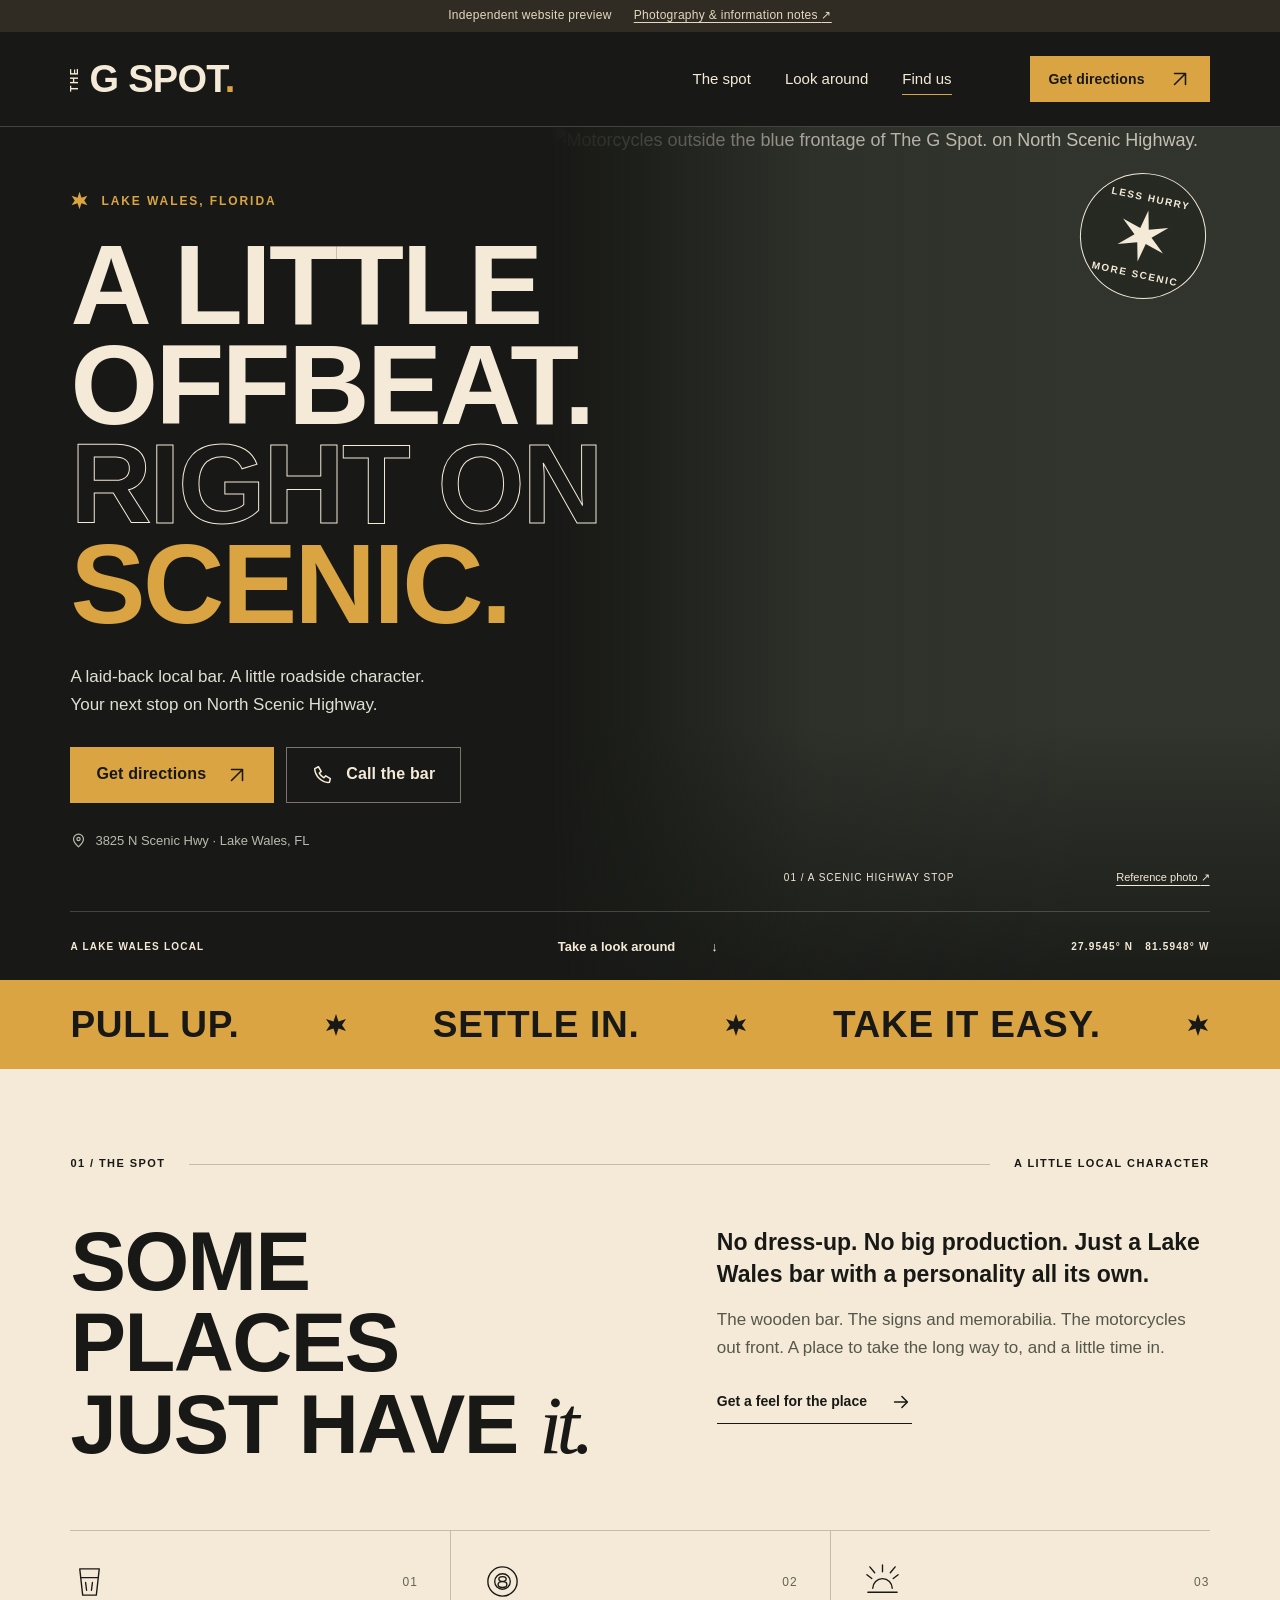
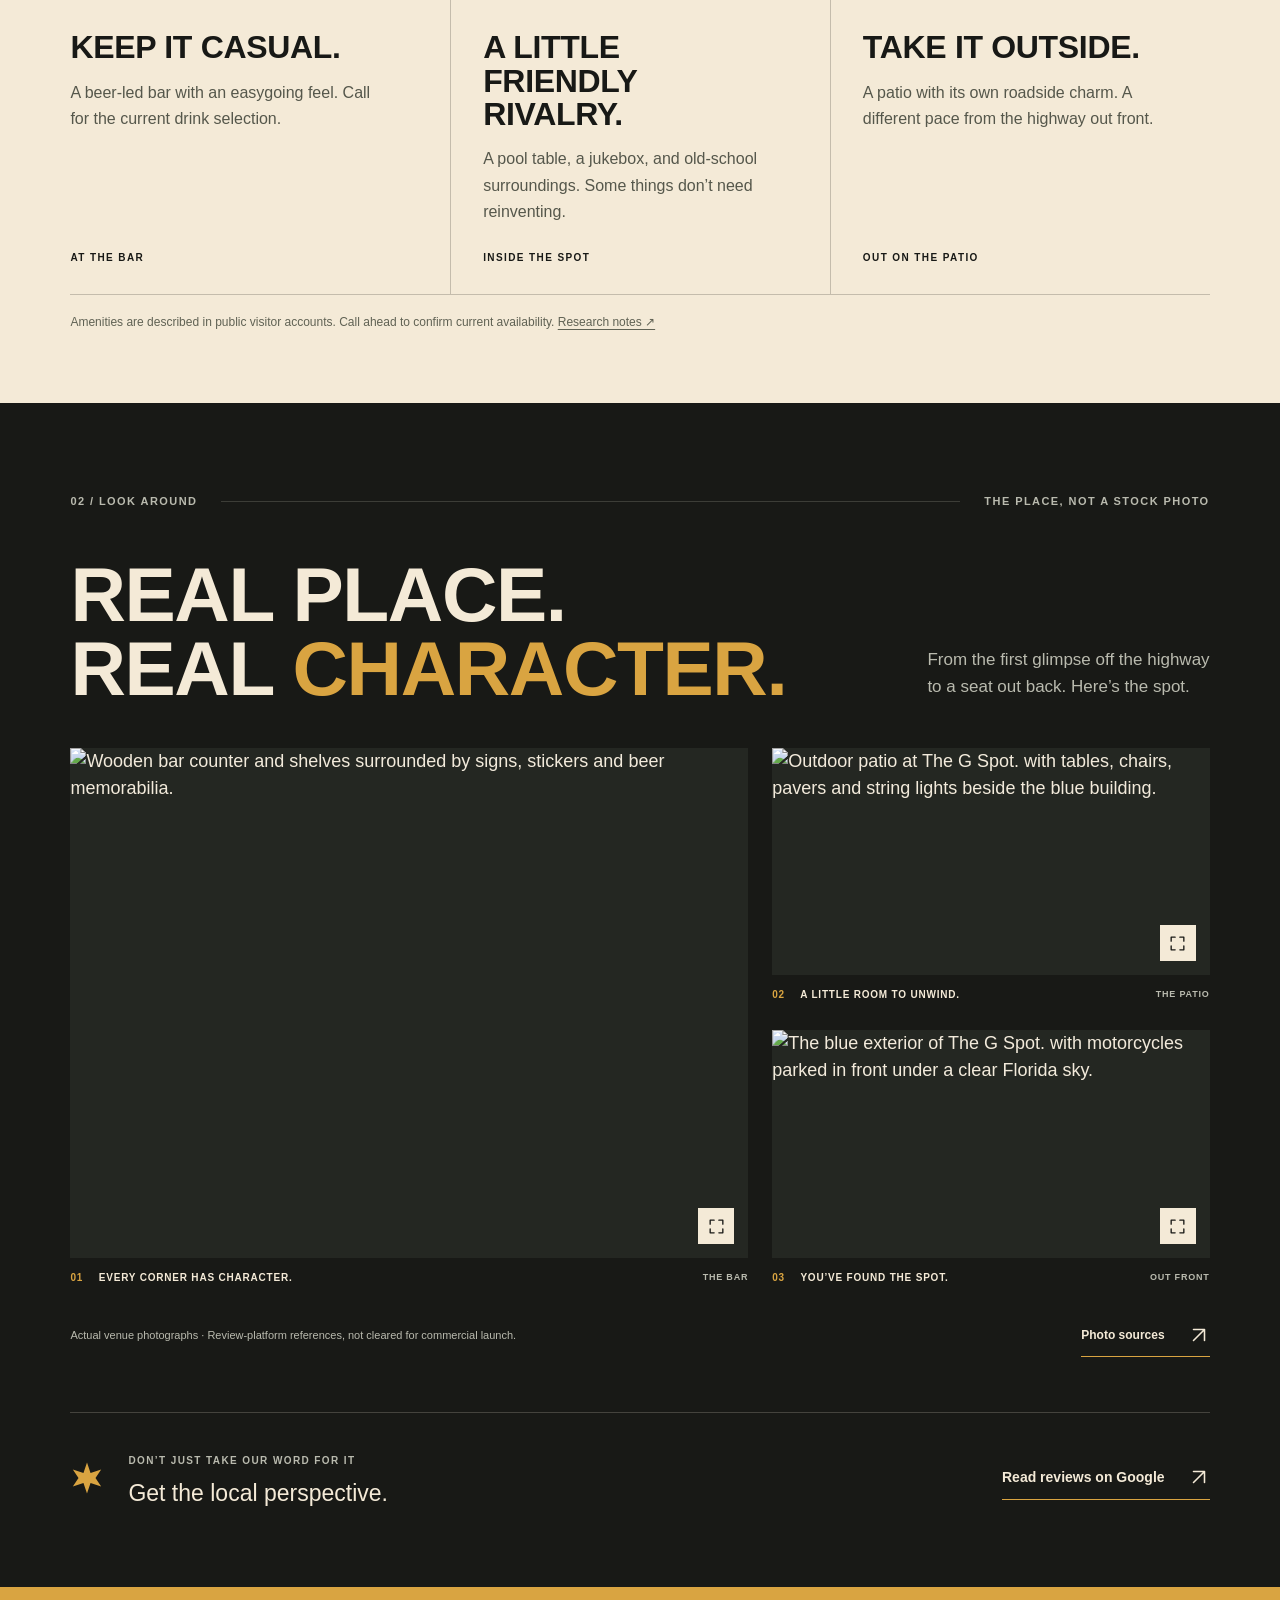
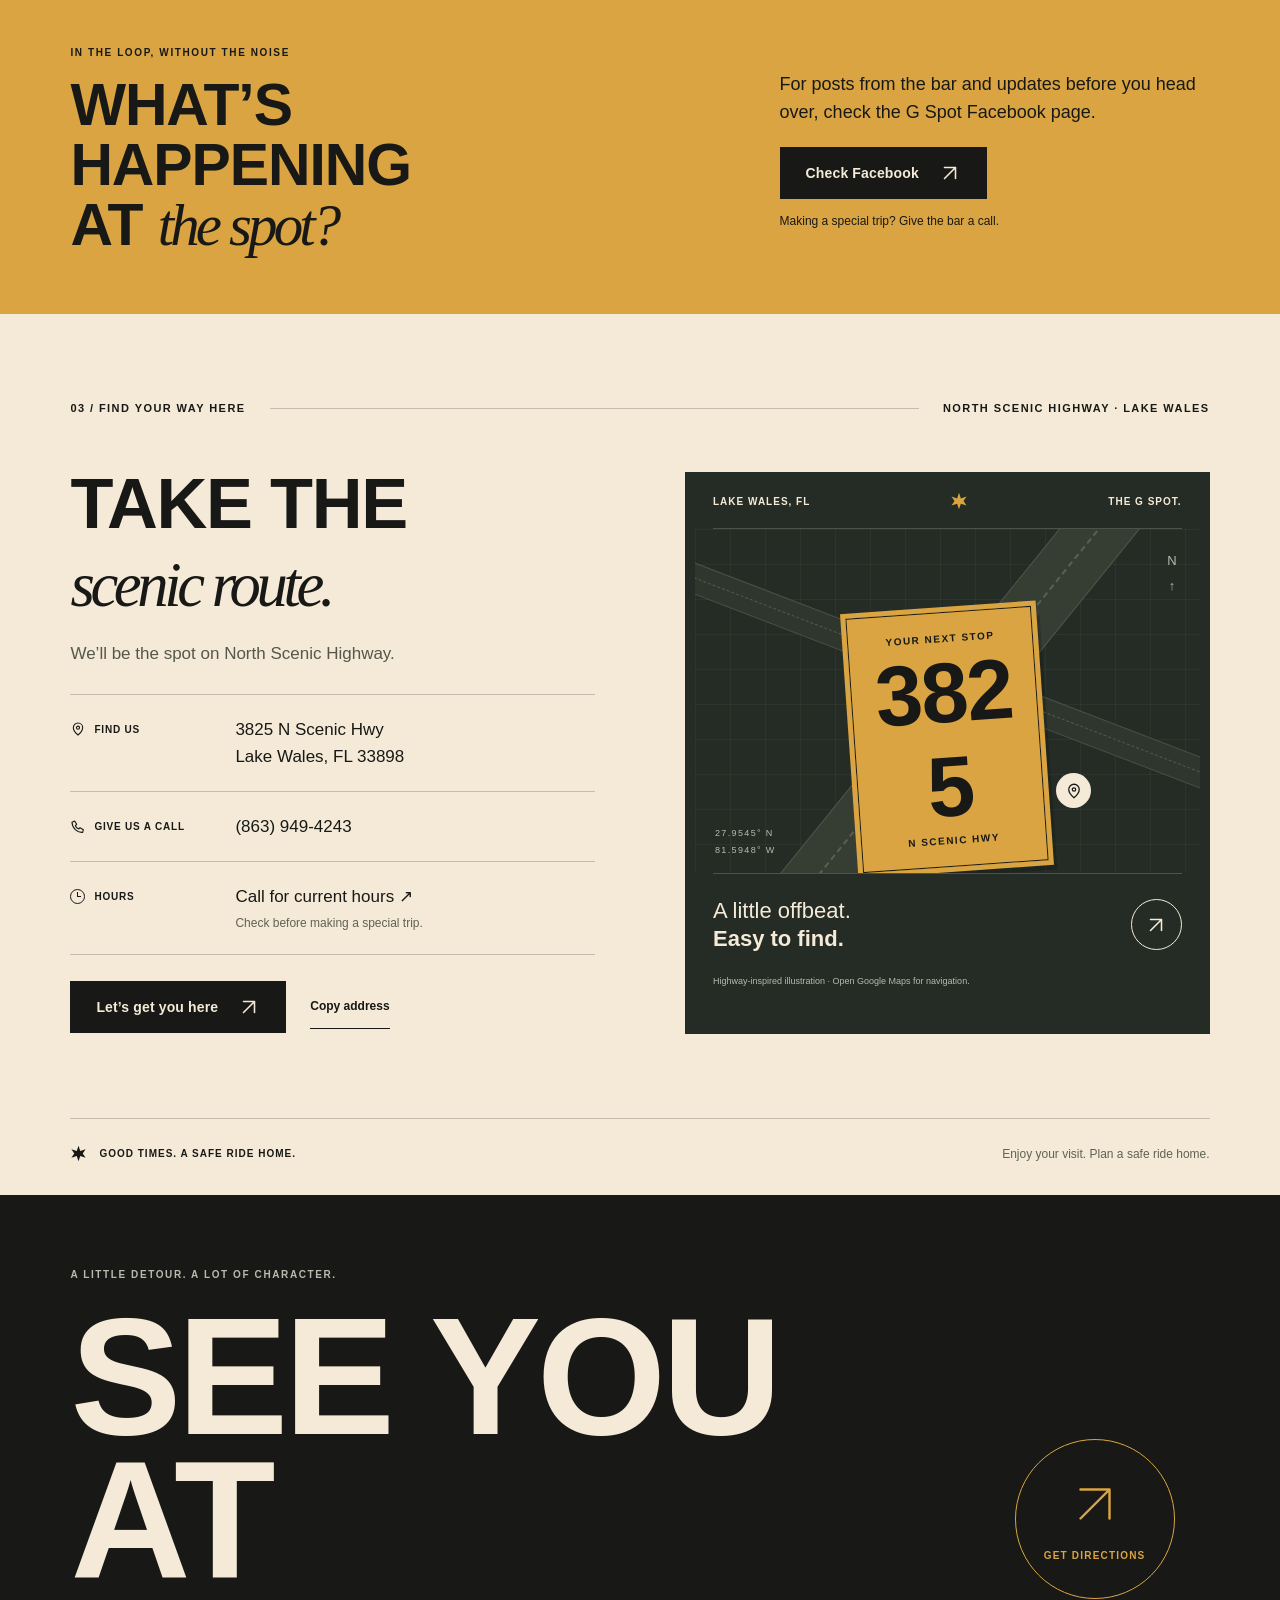
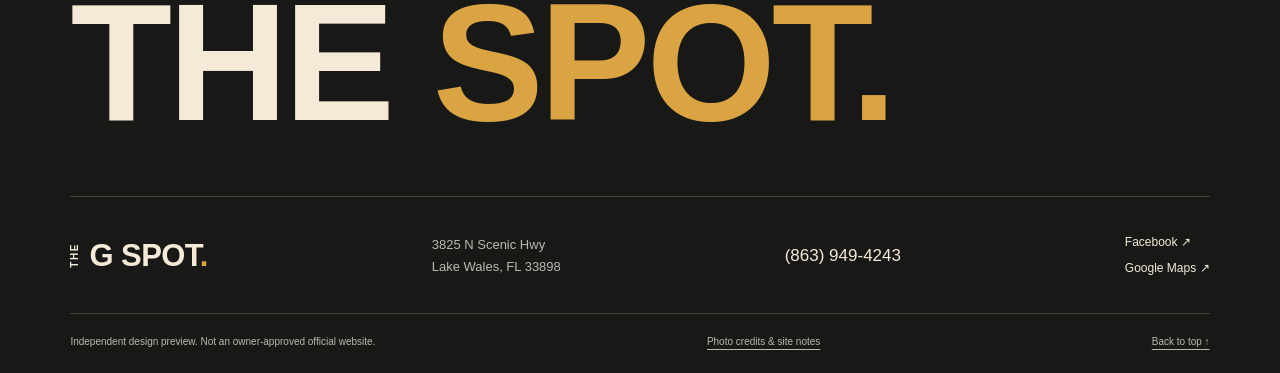
==== site/index.html @ 1ca86477 "feat: build photo-led G Spot website with documented plan and verified preview pipeline" ====
<!doctype html>
<html lang="en">
<head>
  <meta charset="utf-8">
  <meta name="viewport" content="width=device-width, initial-scale=1, viewport-fit=cover">
  <meta name="theme-color" content="#181916">
  <meta name="description" content="Find The G Spot. at 3825 N Scenic Hwy in Lake Wales, Florida. Take a look around, get directions, and call for current hours. Independent website preview.">
  <meta name="robots" content="noindex, nofollow">
  <title>The G Spot. | Lake Wales Bar on Scenic Highway — Preview</title>
  <link rel="canonical" href="https://prithiraj.github.io/the-g-spot/">
  <link rel="icon" href="./assets/favicon.svg" type="image/svg+xml">
  <link rel="preload" href="./assets/fonts/barlow-condensed.woff2" as="font" type="font/woff2" crossorigin>
  <link rel="preload" href="./assets/fonts/source-sans.woff2" as="font" type="font/woff2" crossorigin>
  <link rel="stylesheet" href="./assets/styles.css">
  <meta property="og:type" content="website">
  <meta property="og:locale" content="en_US">
  <meta property="og:title" content="The G Spot. — A little offbeat. Right on Scenic.">
  <meta property="og:description" content="A photo-led introduction to a Lake Wales local. Explore this independent website design preview.">
  <meta property="og:url" content="https://prithiraj.github.io/the-g-spot/">
  <meta property="og:image" content="https://prithiraj.github.io/the-g-spot/assets/social-card.png">
  <meta property="og:image:width" content="1200">
  <meta property="og:image:height" content="630">
  <meta property="og:image:alt" content="The G Spot. A little offbeat. Right on Scenic. Lake Wales, Florida. Website design preview.">
  <meta name="twitter:card" content="summary_large_image">
  <script type="application/ld+json">{"@context":"https://schema.org","@graph":[{"@type":"WebPage","@id":"https://prithiraj.github.io/the-g-spot/#webpage","url":"https://prithiraj.github.io/the-g-spot/","name":"The G Spot. — independent website design preview","description":"An independent design preview about The G Spot. in Lake Wales, not an owner-approved official website.","about":{"@id":"https://prithiraj.github.io/the-g-spot/#business"}},{"@type":"BarOrPub","@id":"https://prithiraj.github.io/the-g-spot/#business","name":"The G Spot.","telephone":"+18639494243","address":{"@type":"PostalAddress","streetAddress":"3825 N Scenic Hwy","addressLocality":"Lake Wales","addressRegion":"FL","postalCode":"33898","addressCountry":"US"},"geo":{"@type":"GeoCoordinates","latitude":27.9545088,"longitude":-81.5948348},"hasMap":"https://www.google.com/maps?cid=15333226656904437579"}]}</script>
  <script src="./assets/app.js" defer></script>
</head>
<body>
  <a class="skip-link" href="#main">Skip to content</a>
  <svg class="icon-defs" xmlns="http://www.w3.org/2000/svg" aria-hidden="true"><defs>
    <symbol id="i-arrow" viewBox="0 0 24 24"><path d="M5 12h14M13 6l6 6-6 6"/></symbol>
    <symbol id="i-up-right" viewBox="0 0 24 24"><path d="M6 18 18 6M6 6h12v12"/></symbol>
    <symbol id="i-pin" viewBox="0 0 24 24"><path d="M19 10c0 5-7 11-7 11S5 15 5 10a7 7 0 1 1 14 0Z"/><circle cx="12" cy="10" r="2.3"/></symbol>
    <symbol id="i-phone" viewBox="0 0 24 24"><path d="m7 3 3 5-2 2c1.1 2.3 2.8 4 5 5l2-2 5 3-1 4c-8 1-16-7-16-15l4-2Z"/></symbol>
    <symbol id="i-star" viewBox="0 0 24 24"><path d="m12 1 2.5 7.5L22 6l-4 6 4 6-7.5-2.5L12 23l-2.5-7.5L2 18l4-6-4-6 7.5 2.5Z" fill="currentColor" stroke="none"/></symbol>
    <symbol id="i-close" viewBox="0 0 24 24"><path d="m6 6 12 12M18 6 6 18"/></symbol>
    <symbol id="i-expand" viewBox="0 0 24 24"><path d="M9 4H4v5m11-5h5v5M4 15v5h5m11-5v5h-5"/></symbol>
    <symbol id="i-glass" viewBox="0 0 40 40"><path d="m10 7 3 27h14l3-27H10Zm2 9h16M16 21l1 8m6-8-1 8"/></symbol>
    <symbol id="i-pool" viewBox="0 0 40 40"><circle cx="20" cy="20" r="15"/><circle cx="20" cy="20" r="8"/><path d="M20 15c-5 0-5 5 0 5s5-5 0-5Zm0 5c-6 0-6 6 0 6s6-6 0-6Z"/></symbol>
    <symbol id="i-sun" viewBox="0 0 40 40"><path d="M5 31h30M10 27a10 10 0 0 1 20 0M20 3v7M4 13l5 4m27-4-5 4M7 5l5 6m21-6-5 6"/></symbol>
  </defs></svg>
  <aside class="preview-note" aria-label="Website status"><span>Independent website preview</span><a href="./credits.html">Photography &amp; information notes <span aria-hidden="true">↗</span></a></aside>
  <header class="site-header">
    <div class="container header-inner">
      <a href="#top" class="wordmark" aria-label="The G Spot. — back to top"><span class="wordmark-the">THE</span><span>G SPOT<span class="period">.</span></span></a>
      <nav class="main-nav" aria-label="Main navigation"><a href="#the-spot">The spot</a><a href="#gallery">Look around</a><a href="#visit">Find us</a></nav>
      <a class="button button-small header-cta" href="https://www.google.com/maps/dir/?api=1&amp;destination=The+G+Spot.%2C+3825+N+Scenic+Hwy%2C+Lake+Wales%2C+FL+33898">Get directions <svg class="icon" aria-hidden="true"><use href="#i-up-right"/></svg></a>
    </div>
  </header>
  <main id="main">
    <section class="hero" id="top" aria-labelledby="hero-title">
      <div class="hero-media">
        <picture><source type="image/webp" srcset="./assets/images/frontage-800.webp 800w, ./assets/images/frontage-1200.webp 1200w, ./assets/images/frontage-1600.webp 1600w" sizes="(min-width: 900px) 62vw, 100vw"><img class="hero-image" src="./assets/images/frontage-1200.jpg" width="1918" height="1080" alt="Motorcycles outside the blue frontage of The G Spot. on North Scenic Highway." fetchpriority="high" decoding="async"></picture>
        <div class="hero-photo-label"><span>01 / A SCENIC HIGHWAY STOP</span><a href="./credits.html#photography">Reference photo <span aria-hidden="true">↗</span></a></div>
      </div>
      <div class="container hero-inner">
        <div class="hero-copy">
          <p class="eyebrow"><svg class="icon" aria-hidden="true"><use href="#i-star"/></svg> Lake Wales, Florida</p>
          <h1 id="hero-title"><span class="sr-only">The G Spot. </span>A LITTLE<br>OFFBEAT.<br><span class="outline-type">RIGHT ON</span><br><span class="amber-type">SCENIC.</span></h1>
          <p class="hero-description">A laid-back local bar. A little roadside character.<br class="desktop-break"> Your next stop on North Scenic Highway.</p>
          <div class="hero-actions"><a class="button" href="https://www.google.com/maps/dir/?api=1&amp;destination=The+G+Spot.%2C+3825+N+Scenic+Hwy%2C+Lake+Wales%2C+FL+33898">Get directions <svg class="icon" aria-hidden="true"><use href="#i-up-right"/></svg></a><a class="button button-outline" href="tel:+18639494243"><svg class="icon" aria-hidden="true"><use href="#i-phone"/></svg> Call the bar</a></div>
          <a class="hero-address" href="#visit"><svg class="icon" aria-hidden="true"><use href="#i-pin"/></svg> 3825 N Scenic Hwy · Lake Wales, FL</a>
        </div>
        <div class="scenic-stamp" aria-hidden="true"><span>LESS HURRY</span><svg viewBox="0 0 80 80"><path d="m40 4 6 26 26-8-20 18 20 18-26-8-6 26-6-26-26 8 20-18L8 22l26 8Z" fill="currentColor"/></svg><span>MORE SCENIC</span></div>
      </div>
      <div class="hero-bottom container"><span>A LAKE WALES LOCAL</span><a href="#the-spot">Take a look around <span aria-hidden="true">↓</span></a><span>27.9545° N &nbsp; 81.5948° W</span></div>
    </section>
    <div class="welcome-strip" aria-hidden="true"><div class="container"><span>PULL UP.</span><svg class="icon"><use href="#i-star"/></svg><span>SETTLE IN.</span><svg class="icon"><use href="#i-star"/></svg><span>TAKE IT EASY.</span><svg class="icon strip-last-star"><use href="#i-star"/></svg></div></div>
    <section class="intro paper-section" id="the-spot" aria-labelledby="intro-title">
      <div class="container">
        <div class="section-index"><span>01 / THE SPOT</span><span>A LITTLE LOCAL CHARACTER</span></div>
        <div class="intro-heading"><h2 id="intro-title">SOME PLACES<br>JUST HAVE <span class="serif-word">it.</span></h2><div class="intro-description"><p>No dress-up. No big production. Just a Lake Wales bar with a personality all its own.</p><p>The wooden bar. The signs and memorabilia. The motorcycles out front. A place to take the long way to, and a little time in.</p><a class="text-link text-link-dark" href="#gallery">Get a feel for the place <svg class="icon" aria-hidden="true"><use href="#i-arrow"/></svg></a></div></div>
        <div class="experience-grid">
          <article class="experience"><div class="experience-top"><svg class="feature-icon" aria-hidden="true"><use href="#i-glass"/></svg><span>01</span></div><h3>KEEP IT CASUAL.</h3><p>A beer-led bar with an easygoing feel. Call for the current drink selection.</p><span class="micro-label">AT THE BAR</span></article>
          <article class="experience"><div class="experience-top"><svg class="feature-icon" aria-hidden="true"><use href="#i-pool"/></svg><span>02</span></div><h3>A LITTLE FRIENDLY RIVALRY.</h3><p>A pool table, a jukebox, and old-school surroundings. Some things don’t need reinventing.</p><span class="micro-label">INSIDE THE SPOT</span></article>
          <article class="experience"><div class="experience-top"><svg class="feature-icon" aria-hidden="true"><use href="#i-sun"/></svg><span>03</span></div><h3>TAKE IT OUTSIDE.</h3><p>A patio with its own roadside charm. A different pace from the highway out front.</p><span class="micro-label">OUT ON THE PATIO</span></article>
        </div>
        <p class="evidence-footnote">Amenities are described in public visitor accounts. Call ahead to confirm current availability. <a href="./credits.html#information">Research notes ↗</a></p>
      </div>
    </section>
    <section class="gallery-section" id="gallery" aria-labelledby="gallery-title">
      <div class="container">
        <div class="section-index"><span>02 / LOOK AROUND</span><span>THE PLACE, NOT A STOCK PHOTO</span></div>
        <div class="gallery-heading"><h2 id="gallery-title">REAL PLACE.<br>REAL <span class="amber-type">CHARACTER.</span></h2><p>From the first glimpse off the highway<br class="desktop-break"> to a seat out back. Here’s the spot.</p></div>
        <div class="gallery-grid">
          <figure class="photo-card photo-card-main"><a class="gallery-trigger" href="./assets/images/interior-1600.jpg" data-gallery="0" aria-label="Enlarge photograph of the bar interior"><picture><source type="image/webp" srcset="./assets/images/interior-800.webp 800w, ./assets/images/interior-1200.webp 1200w, ./assets/images/interior-1600.webp 1600w" sizes="(min-width: 900px) 62vw, 100vw"><img src="./assets/images/interior-1200.jpg" alt="Wooden bar counter and shelves surrounded by signs, stickers and beer memorabilia." width="1440" height="702" loading="lazy" decoding="async"></picture><span class="photo-expand"><svg class="icon" aria-hidden="true"><use href="#i-expand"/></svg><span class="sr-only">Enlarge photo</span></span></a><figcaption><span><span class="photo-number">01</span> EVERY CORNER HAS CHARACTER.</span><span class="photo-type">THE BAR</span></figcaption></figure>
          <figure class="photo-card"><a class="gallery-trigger" href="./assets/images/patio-1600.jpg" data-gallery="1" aria-label="Enlarge photograph of the patio"><picture><source type="image/webp" srcset="./assets/images/patio-480.webp 480w, ./assets/images/patio-800.webp 800w, ./assets/images/patio-1200.webp 1200w" sizes="(min-width: 900px) 35vw, (min-width: 600px) 50vw, 100vw"><img src="./assets/images/patio-800.jpg" alt="Outdoor patio at The G Spot. with tables, chairs, pavers and string lights beside the blue building." width="1440" height="1080" loading="lazy" decoding="async"></picture><span class="photo-expand"><svg class="icon" aria-hidden="true"><use href="#i-expand"/></svg></span></a><figcaption><span><span class="photo-number">02</span> A LITTLE ROOM TO UNWIND.</span><span class="photo-type">THE PATIO</span></figcaption></figure>
          <figure class="photo-card"><a class="gallery-trigger" href="./assets/images/frontage-1600.jpg" data-gallery="2" aria-label="Enlarge photograph of the frontage"><picture><source type="image/webp" srcset="./assets/images/frontage-480.webp 480w, ./assets/images/frontage-800.webp 800w, ./assets/images/frontage-1200.webp 1200w" sizes="(min-width: 900px) 35vw, (min-width: 600px) 50vw, 100vw"><img src="./assets/images/frontage-800.jpg" alt="The blue exterior of The G Spot. with motorcycles parked in front under a clear Florida sky." width="1918" height="1080" loading="lazy" decoding="async"></picture><span class="photo-expand"><svg class="icon" aria-hidden="true"><use href="#i-expand"/></svg></span></a><figcaption><span><span class="photo-number">03</span> YOU’VE FOUND THE SPOT.</span><span class="photo-type">OUT FRONT</span></figcaption></figure>
        </div>
        <div class="gallery-notes"><p>Actual venue photographs · Review-platform references, not cleared for commercial launch.</p><a class="text-link" href="./credits.html#photography">Photo sources <svg class="icon" aria-hidden="true"><use href="#i-up-right"/></svg></a></div>
        <div class="review-link-block"><svg class="icon review-spark" aria-hidden="true"><use href="#i-star"/></svg><div><span class="micro-label">DON’T JUST TAKE OUR WORD FOR IT</span><p>Get the local perspective.</p></div><a class="text-link" href="https://www.google.com/maps?cid=15333226656904437579">Read reviews on Google <svg class="icon" aria-hidden="true"><use href="#i-up-right"/></svg></a></div>
      </div>
    </section>
    <section class="updates-section" aria-labelledby="updates-title"><div class="container updates-inner"><div><p class="eyebrow">IN THE LOOP, WITHOUT THE NOISE</p><h2 id="updates-title">WHAT’S HAPPENING<br>AT <span class="serif-word">the spot?</span></h2></div><div class="updates-copy"><p>For posts from the bar and updates before you head over, check the G Spot Facebook page.</p><a class="button button-dark" href="https://www.facebook.com/Gspotlakewales/">Check Facebook <svg class="icon" aria-hidden="true"><use href="#i-up-right"/></svg></a><span class="updates-note">Making a special trip? Give the bar a call.</span></div></div></section>
    <section class="visit-section paper-section" id="visit" aria-labelledby="visit-title"><div class="container">
      <div class="section-index"><span>03 / FIND YOUR WAY HERE</span><span>NORTH SCENIC HIGHWAY · LAKE WALES</span></div>
      <div class="visit-grid"><div class="visit-info"><h2 id="visit-title">TAKE THE<br><span class="serif-word">scenic route.</span></h2><p class="visit-intro">We’ll be the spot on North Scenic Highway.</p><dl class="contact-details"><div><dt><svg class="icon" aria-hidden="true"><use href="#i-pin"/></svg> FIND US</dt><dd><address>3825 N Scenic Hwy<br>Lake Wales, FL 33898</address></dd></div><div><dt><svg class="icon" aria-hidden="true"><use href="#i-phone"/></svg> GIVE US A CALL</dt><dd><a href="tel:+18639494243">(863) 949-4243</a></dd></div><div><dt><span class="clock-icon" aria-hidden="true"></span> HOURS</dt><dd><a href="tel:+18639494243">Call for current hours <span aria-hidden="true">↗</span></a><span class="detail-note">Check before making a special trip.</span></dd></div></dl><div class="visit-actions"><a class="button button-dark" href="https://www.google.com/maps/dir/?api=1&amp;destination=The+G+Spot.%2C+3825+N+Scenic+Hwy%2C+Lake+Wales%2C+FL+33898">Let’s get you here <svg class="icon" aria-hidden="true"><use href="#i-up-right"/></svg></a><button class="text-link text-link-dark copy-address" type="button" hidden>Copy address</button></div><p id="copy-status" class="copy-status" role="status" aria-live="polite"></p></div>
      <div class="wayfinding-panel"><div class="wayfinding-header"><span>LAKE WALES, FL</span><svg class="icon" aria-hidden="true"><use href="#i-star"/></svg><span>THE G SPOT.</span></div><div class="wayfinding-art" aria-hidden="true"><span class="wayfinding-road road-one"></span><span class="wayfinding-road road-two"></span><div class="road-sign"><span>YOUR NEXT STOP</span><strong>3825</strong><span>N SCENIC HWY</span></div><span class="wayfinding-dot"><svg class="icon" aria-hidden="true"><use href="#i-pin"/></svg></span><span class="wayfinding-coordinates">27.9545° N<br>81.5948° W</span><span class="wayfinding-north">N<br>↑</span></div><div class="wayfinding-footer"><p>A little offbeat.<br><strong>Easy to find.</strong></p><a href="https://www.google.com/maps?cid=15333226656904437579" class="map-circle" aria-label="View The G Spot. on Google Maps"><svg class="icon" aria-hidden="true"><use href="#i-up-right"/></svg></a></div><span class="map-caption">Highway-inspired illustration · Open Google Maps for navigation.</span></div></div>
      <div class="visit-footnote"><span><svg class="icon" aria-hidden="true"><use href="#i-star"/></svg> GOOD TIMES. A SAFE RIDE HOME.</span><p>Enjoy your visit. Plan a safe ride home.</p></div>
    </div></section>
    <section class="closing-section" aria-labelledby="closing-title"><div class="container"><p class="eyebrow">A LITTLE DETOUR. A LOT OF CHARACTER.</p><div class="closing-row"><h2 id="closing-title">SEE YOU AT<br>THE <span class="amber-type">SPOT.</span></h2><a class="closing-cta" href="https://www.google.com/maps/dir/?api=1&amp;destination=The+G+Spot.%2C+3825+N+Scenic+Hwy%2C+Lake+Wales%2C+FL+33898"><svg aria-hidden="true" class="icon"><use href="#i-up-right"/></svg><span>GET DIRECTIONS</span></a></div></div></section>
  </main>
  <footer class="site-footer"><div class="container"><div class="footer-main"><a href="#top" class="wordmark" aria-label="The G Spot. — back to top"><span class="wordmark-the">THE</span><span>G SPOT<span class="period">.</span></span></a><address>3825 N Scenic Hwy<br>Lake Wales, FL 33898</address><a class="footer-phone" href="tel:+18639494243">(863) 949-4243</a><div class="footer-social"><a href="https://www.facebook.com/Gspotlakewales/">Facebook ↗</a><a href="https://www.google.com/maps?cid=15333226656904437579">Google Maps ↗</a></div></div><div class="footer-bottom"><p>Independent design preview. Not an owner-approved official website.</p><a href="./credits.html">Photo credits &amp; site notes</a><a href="#top">Back to top ↑</a></div></div></footer>
  <nav class="mobile-actions" aria-label="Quick contact"><a href="https://www.google.com/maps/dir/?api=1&amp;destination=The+G+Spot.%2C+3825+N+Scenic+Hwy%2C+Lake+Wales%2C+FL+33898"><svg class="icon" aria-hidden="true"><use href="#i-up-right"/></svg> Get directions</a><a href="tel:+18639494243"><svg class="icon" aria-hidden="true"><use href="#i-phone"/></svg> Call the bar</a></nav>
  <dialog class="lightbox" id="lightbox" aria-label="Venue photo viewer"><div class="lightbox-top"><span class="micro-label">A LOOK AROUND THE G SPOT.</span><button class="icon-button lightbox-close" type="button" aria-label="Close photo viewer"><svg class="icon" aria-hidden="true"><use href="#i-close"/></svg></button></div><figure><img id="lightbox-image" alt=""><figcaption id="lightbox-caption" aria-live="polite"></figcaption></figure><div class="lightbox-bottom"><button class="icon-button lightbox-previous" type="button" aria-label="Previous photograph"><svg class="icon rotate-arrow" aria-hidden="true"><use href="#i-arrow"/></svg></button><p id="lightbox-count" aria-live="polite"></p><button class="icon-button lightbox-next" type="button" aria-label="Next photograph"><svg class="icon" aria-hidden="true"><use href="#i-arrow"/></svg></button></div><p class="lightbox-rights">Review-platform reference imagery. <a href="./credits.html#photography">Source &amp; usage notes ↗</a></p></dialog>
</body>
</html>
---- site/assets/styles.css ----
/* The G Spot. — Roadside character. Editorial polish. No framework required. */
@font-face{font-family:Barlow Condensed;src:url('./fonts/barlow-condensed.woff2') format('woff2');font-style:normal;font-weight:800;font-display:swap}
@font-face{font-family:Source Sans 3;src:url('./fonts/source-sans.woff2') format('woff2');font-style:normal;font-weight:200 900;font-display:swap}
:root{--ink:#181916;--paper:#f4ead7;--amber:#d9a441;--panel:#242722;--muted:#b9baae;--line:rgba(244,234,215,.2);--dark-line:rgba(24,25,22,.22);--body:'Source Sans 3',Arial,sans-serif;--display:'Barlow Condensed','Arial Narrow','Noto Sans Condensed',Impact,sans-serif;--gutter:clamp(22px,5.5vw,88px);--max:1280px;--header:94px;--ease:cubic-bezier(.22,.68,0,1)}
*,*::before,*::after{box-sizing:border-box}html{scroll-behavior:smooth;scroll-padding-top:112px;background:var(--ink);-webkit-text-size-adjust:100%}body{margin:0;background:var(--ink);color:var(--paper);font-family:var(--body);font-size:18px;line-height:1.5;overflow-wrap:break-word}body.dialog-open{overflow:hidden}img{max-width:100%;display:block}svg{display:block}a{color:inherit;text-decoration:none}button{font:inherit;color:inherit}button,a{-webkit-tap-highlight-color:transparent}button{cursor:pointer}button[hidden],[hidden]{display:none!important}button:disabled{cursor:default}figure,p,h1,h2,h3{margin:0}h1,h2,h3{font-family:var(--display);font-weight:800;line-height:.96}h2{font-size:clamp(48px,5.8vw,82px);letter-spacing:-.018em}h3{font-size:32px;line-height:1.04;letter-spacing:-.01em}address{font-style:normal}::selection{background:var(--amber);color:var(--ink)}:focus-visible{outline:3px solid var(--amber);outline-offset:6px}.paper-section :focus-visible,.updates-section :focus-visible{outline-color:var(--ink)}.container{width:calc(100% - 2*var(--gutter));max-width:var(--max);margin-inline:auto}.icon{width:22px;height:22px;flex-shrink:0;fill:none;stroke:currentColor;stroke-width:1.7;stroke-linecap:round;stroke-linejoin:round}.icon-defs{width:0;height:0;position:absolute;overflow:hidden}.sr-only{position:absolute;width:1px;height:1px;padding:0;margin:-1px;overflow:hidden;clip:rect(0,0,0,0);white-space:nowrap;border:0}.skip-link{position:fixed;left:16px;top:12px;transform:translateY(-200%);z-index:100;background:var(--amber);color:var(--ink);padding:12px 22px;font-weight:700}.skip-link:focus{transform:none}.preview-note{min-height:32px;background:#302c23;color:#e4d8bf;padding:6px var(--gutter);display:flex;justify-content:center;gap:22px;font-size:12px;line-height:1.5;letter-spacing:.025em}.preview-note a{text-decoration:underline;text-underline-offset:3px}.site-header{position:sticky;top:0;z-index:20;background:var(--ink);border-bottom:1px solid var(--line)}.header-inner{height:var(--header);display:flex;align-items:center;justify-content:space-between;gap:30px}.wordmark{display:flex;align-items:center;gap:9px;font-family:var(--display);font-weight:800;font-size:38px;letter-spacing:-.018em;line-height:1;white-space:nowrap}.wordmark-the{font-family:var(--body);font-size:10px;font-weight:700;line-height:1;writing-mode:vertical-rl;transform:rotate(180deg);letter-spacing:.16em}.period{color:var(--amber)}.main-nav{display:flex;align-items:center;gap:34px;margin-left:auto;margin-right:48px;font-size:15px}.main-nav a{display:inline-flex;align-items:center;min-height:44px;position:relative}.main-nav a::after{position:absolute;content:'';left:0;right:0;bottom:6px;height:1px;background:var(--amber);transform:scaleX(0);transform-origin:left;transition:transform .18s var(--ease)}.main-nav a:hover::after,.main-nav a[aria-current]::after{transform:scaleX(1)}.button{display:inline-flex;justify-content:center;align-items:center;gap:20px;min-height:56px;padding:14px 25px;border:1px solid var(--amber);background:var(--amber);color:var(--ink);font-family:var(--body);font-size:16px;font-weight:700;letter-spacing:.01em;line-height:1.3;transition:background .16s,color .16s,border-color .16s;white-space:normal}.button:hover{background:var(--paper);border-color:var(--paper)}.button-small{min-height:44px;padding:11px 18px;font-size:14px;gap:24px}.button-outline{color:var(--paper);background:transparent;border-color:rgba(244,234,215,.44);gap:12px}.button-outline:hover{background:var(--paper);color:var(--ink);border-color:var(--paper)}.button-dark{background:var(--ink);color:var(--paper);border-color:var(--ink)}.button-dark:hover{background:#3b3c32;border-color:#3b3c32;color:var(--paper)}.eyebrow{font-size:12px;font-weight:650;letter-spacing:.16em;line-height:1.5;text-transform:uppercase;display:flex;align-items:center;gap:12px}.eyebrow .icon{width:19px;height:19px}.amber-type{color:var(--amber)}.hero{position:relative;isolation:isolate;overflow:hidden}.hero-media{position:absolute;inset:0 0 0 43%;z-index:-1;background:#31352d;overflow:hidden}.hero-media picture,.hero-media img{width:100%;height:100%;object-fit:cover;object-position:57% center}.hero-media::after{content:'';position:absolute;inset:0;background:linear-gradient(90deg,var(--ink) 0%,rgba(24,25,22,.78) 12%,rgba(24,25,22,.15) 36%,rgba(24,25,22,.02) 72%),linear-gradient(0deg,rgba(24,25,22,.85),transparent 30%)}.hero-image{filter:saturate(.75) brightness(.83)}.hero-inner{position:relative;padding-top:64px;padding-bottom:54px;min-height:755px}.hero-copy{position:relative;z-index:2;max-width:595px}.hero .eyebrow{color:var(--amber);margin-bottom:26px}.hero h1{font-size:clamp(74px,8.8vw,124px);line-height:.885;letter-spacing:-.022em}.outline-type{color:var(--paper)}@supports(-webkit-text-stroke:1px #fff){.outline-type{-webkit-text-stroke:1px var(--paper);color:transparent}}.hero-description{margin-top:28px;font-size:17px;line-height:1.65;max-width:470px;color:#e0dfd3}.hero-actions{display:flex;gap:12px;margin-top:28px;flex-wrap:wrap}.hero-address{display:inline-flex;align-items:center;gap:8px;font-size:13px;margin-top:22px;color:var(--muted);min-height:32px}.hero-address:hover{color:var(--paper)}.hero-address .icon{width:17px;height:17px}.scenic-stamp{position:absolute;right:4px;top:46px;width:126px;height:126px;border:1px solid var(--paper);border-radius:50%;display:flex;align-items:center;justify-content:center;flex-direction:column;gap:2px;color:var(--paper);background:rgba(24,25,22,.4);transform:rotate(12deg);font-size:10px;letter-spacing:.16em;font-weight:700}.scenic-stamp svg{width:58px;height:58px}.hero-photo-label{position:absolute;z-index:1;bottom:95px;right:max(var(--gutter),calc((100vw - var(--max))/2));left:32%;display:flex;justify-content:space-between;gap:20px;align-items:center;font-size:10px;letter-spacing:.1em}.hero-photo-label a{font-size:11px;letter-spacing:0;text-decoration:underline;text-underline-offset:4px;white-space:nowrap}.hero-bottom{position:relative;min-height:69px;display:flex;justify-content:space-between;align-items:center;gap:24px;border-top:1px solid var(--line);font-size:10px;font-weight:600;letter-spacing:.12em}.hero-bottom a{font-size:13px;text-transform:none;letter-spacing:0;display:flex;gap:36px;min-height:44px;align-items:center}.welcome-strip{background:var(--amber);color:var(--ink);border-block:1px solid var(--amber)}.welcome-strip>.container{display:flex;justify-content:space-between;align-items:center;gap:22px;min-height:87px}.welcome-strip span{font-family:var(--display);font-weight:800;font-size:37px;line-height:1;letter-spacing:.02em}.welcome-strip .icon{width:24px;height:24px}.paper-section{background:var(--paper);color:var(--ink)}.intro{padding-block:86px 70px}.section-index{display:flex;justify-content:space-between;gap:24px;align-items:center;font-size:11px;font-weight:650;letter-spacing:.13em;line-height:1.6;margin-bottom:48px}.section-index::after{content:'';height:1px;background:currentColor;opacity:.22;flex:1;order:1}.section-index span:last-child{order:2}.intro-heading{display:grid;grid-template-columns:1.13fr 1fr;gap:clamp(40px,7vw,110px);align-items:start}.intro-heading h2{font-size:clamp(55px,6.5vw,90px);line-height:.98}.serif-word{font-family:Georgia,'Times New Roman',serif;font-weight:400;font-style:italic;text-transform:none;letter-spacing:-.07em}.intro-description{padding-top:5px;max-width:510px}.intro-description p:first-child{font-size:23px;line-height:1.4;font-weight:550;margin-bottom:16px}.intro-description p+p{font-size:17px;line-height:1.65;color:#55574b}.text-link{display:inline-flex;align-items:center;justify-content:space-between;gap:23px;min-height:44px;border:0;border-bottom:1px solid var(--amber);padding:4px 0;font-family:var(--body);font-size:14px;font-weight:650;line-height:1.35;color:var(--paper);background:transparent;transition:color .16s}.text-link:hover{color:var(--amber)}.text-link-dark{color:var(--ink);border-bottom-color:var(--ink)}.text-link-dark:hover{color:#72501d}.intro-description .text-link{margin-top:18px}.experience-grid{display:grid;grid-template-columns:repeat(3,1fr);margin-top:64px;border-block:1px solid var(--dark-line)}.experience{padding:31px 32px 28px;display:flex;align-items:start;flex-direction:column}.experience:first-child{padding-left:0}.experience:last-child{padding-right:0}.experience+.experience{border-left:1px solid var(--dark-line)}.experience-top{display:flex;justify-content:space-between;align-items:center;width:100%;margin-bottom:30px}.experience-top>span{font-size:12px;letter-spacing:.09em;color:#626355}.feature-icon{width:39px;height:39px;stroke:currentColor;stroke-width:1.4;stroke-linecap:round;stroke-linejoin:round;fill:none}.experience h3{max-width:280px;margin-bottom:15px}.experience p{color:#55574b;font-size:16px;line-height:1.65;max-width:315px;margin-bottom:25px}.micro-label{font-size:10px;font-weight:650;letter-spacing:.14em;line-height:1.6}.experience .micro-label{margin-top:auto}.evidence-footnote{font-size:12px;color:#606254;margin-top:18px;line-height:1.6}.evidence-footnote a{text-decoration:underline;text-underline-offset:3px;white-space:nowrap}.gallery-section{padding-block:90px 76px}.gallery-section .section-index{color:var(--muted)}.gallery-heading{display:flex;justify-content:space-between;align-items:end;gap:30px;margin-bottom:42px}.gallery-heading h2{font-size:clamp(52px,6vw,86px)}.gallery-heading>p{color:var(--muted);font-size:17px;line-height:1.6;margin-bottom:5px;max-width:350px}.gallery-grid{display:grid;grid-template-columns:1.55fr 1fr;gap:28px 24px}.photo-card-main{grid-row:span 2;display:flex;flex-direction:column}.gallery-trigger{display:block;position:relative;background:var(--panel);overflow:hidden;flex:1;isolation:isolate}.gallery-trigger picture{height:100%;display:block}.gallery-trigger img{width:100%;height:100%;object-fit:cover;filter:saturate(.8);transition:filter .25s}.photo-card:not(.photo-card-main) .gallery-trigger{aspect-ratio:1.92}.photo-card-main .gallery-trigger{min-height:475px}.photo-card-main img{object-position:54% 60%}.gallery-trigger:hover img{filter:saturate(1)}.photo-expand{position:absolute;bottom:14px;right:14px;width:36px;height:36px;background:var(--paper);color:var(--ink);display:grid;place-items:center;transition:background .16s}.photo-expand .icon{width:19px;height:19px}.gallery-trigger:hover .photo-expand{background:var(--amber)}.photo-card figcaption{display:flex;justify-content:space-between;gap:15px;align-items:center;padding-top:12px;font-size:10px;font-weight:600;letter-spacing:.08em;line-height:1.5}.photo-number{color:var(--amber);margin-right:12px}.photo-type{font-size:9px;color:var(--muted);white-space:nowrap}.gallery-notes{display:flex;justify-content:space-between;align-items:center;gap:24px;margin-top:28px}.gallery-notes p{color:var(--muted);font-size:11px;max-width:650px}.gallery-notes .text-link{font-size:12px;flex-shrink:0}.review-link-block{display:flex;align-items:center;gap:24px;margin-top:55px;border-top:1px solid var(--line);padding-top:32px}.review-spark{width:34px;height:34px;color:var(--amber)}.review-link-block .micro-label{color:var(--muted)}.review-link-block p{font-size:23px;margin-top:4px}.review-link-block>.text-link{margin-left:auto}.updates-section{color:var(--ink);background:var(--amber);padding-block:58px}.updates-inner{display:grid;grid-template-columns:1.1fr 1fr;align-items:center;gap:70px}.updates-inner .eyebrow{font-size:10px;margin-bottom:15px}.updates-inner h2{font-size:clamp(45px,4.6vw,64px);line-height:1.02}.updates-inner .serif-word{letter-spacing:-.065em}.updates-copy{max-width:430px;justify-self:end}.updates-copy p{font-size:18px;line-height:1.55;margin-bottom:20px}.updates-copy .button{min-height:49px;font-size:14px}.updates-note{display:block;margin-top:13px;font-size:12px}.visit-section{padding-block:86px 32px}.visit-grid{display:grid;grid-template-columns:1fr 1fr;gap:90px;align-items:start}.visit-info h2{font-size:clamp(52px,5.5vw,78px);line-height:1.1}.visit-info h2 .serif-word{white-space:nowrap;font-size:.89em}.visit-intro{font-size:17px;margin-top:21px;color:#55574b}.contact-details{margin:27px 0 0;border-top:1px solid var(--dark-line)}.contact-details>div{display:grid;grid-template-columns:145px 1fr;gap:20px;padding-block:21px;border-bottom:1px solid var(--dark-line)}.contact-details dt{display:flex;gap:8px;align-items:center;align-self:start;font-size:10px;font-weight:650;letter-spacing:.08em;min-height:27px}.contact-details dt .icon{height:16px;width:16px}.contact-details dd{margin:0;font-size:17px;line-height:1.6}.contact-details dd a:hover{text-decoration:underline;text-underline-offset:4px}.detail-note{display:block;color:#606254;font-size:12px;margin-top:3px}.clock-icon{position:relative;display:block;width:15px;height:15px;border:1.3px solid var(--ink);border-radius:50%;margin-right:1px}.clock-icon::after{content:'';position:absolute;top:2px;left:6px;width:4px;height:5px;border-left:1px solid var(--ink);border-bottom:1px solid var(--ink)}.visit-actions{display:flex;align-items:center;flex-wrap:wrap;gap:24px;margin-top:26px}.visit-actions .button{font-size:14px;min-height:52px}.copy-address{font-size:12px}.copy-status{font-size:12px;line-height:1.5;min-height:18px;margin-top:10px}.wayfinding-panel{background:#252c25;color:var(--paper);position:relative;overflow:hidden;margin-top:7px;min-height:562px;border:10px solid #252c25}.wayfinding-header{display:flex;align-items:center;justify-content:space-between;border-bottom:1px solid var(--line);margin:10px 18px 0;padding-bottom:18px;gap:20px;font-size:10px;letter-spacing:.1em;font-weight:600}.wayfinding-header .icon{width:18px;height:18px;color:var(--amber)}.wayfinding-art{height:344px;position:relative;overflow:hidden;background-image:linear-gradient(rgba(244,234,215,.045) 1px,transparent 1px),linear-gradient(90deg,rgba(244,234,215,.045) 1px,transparent 1px);background-size:35px 35px}.wayfinding-road{position:absolute;width:135%;height:63px;border-top:1px solid rgba(244,234,215,.14);border-bottom:1px solid rgba(244,234,215,.14);background:#363d33;transform:rotate(-51deg);top:135px;left:-14%}.wayfinding-road::before{content:'';position:absolute;top:29px;width:100%;border-top:2px dashed #767461;opacity:.6}.road-two{transform:rotate(21deg);top:142px;left:-12%;height:30px;background:#2e362d}.road-two::before{top:13px;border-top:1px dashed #6e705c}.road-sign{position:absolute;z-index:2;top:83px;left:50%;transform:translateX(-50%) rotate(-4deg);width:186px;background:var(--amber);color:var(--ink);border:1px solid var(--ink);outline:5px solid var(--amber);padding:18px;text-align:center;box-shadow:8px 10px 0 rgba(0,0,0,.18)}.road-sign>span{display:block;font-size:10px;font-weight:750;letter-spacing:.15em}.road-sign strong{display:block;font-family:var(--display);font-weight:800;font-size:85px;line-height:1.1;letter-spacing:-.02em}.wayfinding-dot{position:absolute;left:calc(50% + 109px);top:244px;width:35px;height:35px;background:var(--paper);color:var(--ink);border-radius:50%;display:grid;place-items:center}.wayfinding-dot .icon{width:18px;height:18px}.wayfinding-coordinates{position:absolute;bottom:14px;left:20px;font-size:9px;line-height:1.9;letter-spacing:.15em;color:var(--muted)}.wayfinding-north{position:absolute;right:23px;top:20px;font-size:13px;line-height:1.9;text-align:center;color:var(--muted)}.wayfinding-footer{display:flex;justify-content:space-between;align-items:center;border-top:1px solid var(--line);margin:0 18px;padding-top:23px}.wayfinding-footer p{font-size:22px;line-height:1.25}.wayfinding-footer strong{font-weight:650}.map-circle{height:51px;width:51px;display:grid;place-items:center;border:1px solid var(--paper);border-radius:50%;transition:background .16s,color .16s}.map-circle:hover{background:var(--paper);color:var(--ink)}.map-caption{display:block;font-size:9px;line-height:1.5;color:var(--muted);margin:23px 18px 12px}.visit-footnote{display:flex;align-items:center;justify-content:space-between;gap:20px;border-top:1px solid var(--dark-line);margin-top:57px;padding-top:26px}.visit-footnote>span{display:flex;align-items:center;gap:12px;font-size:10px;letter-spacing:.1em;font-weight:650}.visit-footnote .icon{height:17px;width:17px}.visit-footnote p{font-size:12px;color:#606254}.closing-section{padding-block:72px 62px}.closing-section .eyebrow{color:var(--muted);font-size:10px;margin-bottom:23px}.closing-row{display:flex;justify-content:space-between;align-items:center;gap:40px}.closing-row h2{font-size:clamp(90px,13vw,183px);letter-spacing:-.025em;line-height:.86}.closing-cta{width:160px;height:160px;border:1px solid var(--amber);color:var(--amber);border-radius:50%;display:flex;align-items:center;justify-content:center;flex-direction:column;gap:15px;flex-shrink:0;transition:background .16s,color .16s;margin-right:35px}.closing-cta .icon{height:58px;width:58px;stroke-width:1}.closing-cta span{font-size:10px;font-weight:650;letter-spacing:.12em}.closing-cta:hover{color:var(--ink);background:var(--amber)}.site-footer{padding-bottom:23px}.footer-main{border-top:1px solid var(--line);padding-top:33px;padding-bottom:32px;display:flex;align-items:center;justify-content:space-between;gap:25px}.footer-main .wordmark{font-size:31px}.footer-main address{font-size:13px;line-height:1.65;color:var(--muted)}.footer-phone{font-size:17px}.footer-social{display:flex;flex-direction:column;font-size:12px;line-height:2.1;gap:1px}.footer-social a:hover,.footer-phone:hover{color:var(--amber)}.footer-bottom{border-top:1px solid var(--line);padding-top:20px;display:flex;justify-content:space-between;gap:24px;color:var(--muted);font-size:10px;line-height:1.6}.footer-bottom a{text-decoration:underline;text-underline-offset:4px;white-space:nowrap}.mobile-actions{display:none}.lightbox{position:fixed;inset:0;width:min(1140px,calc(100vw - 40px));max-width:none;max-height:calc(100dvh - 40px);padding:20px 26px;border:1px solid var(--line);background:var(--ink);color:var(--paper);overflow:auto}.lightbox::backdrop{background:rgba(0,0,0,.9)}.lightbox-top,.lightbox-bottom{display:flex;align-items:center;justify-content:space-between;gap:20px}.lightbox-top{margin-bottom:14px}.icon-button{background:transparent;border:1px solid var(--line);height:44px;width:44px;display:grid;place-items:center;flex-shrink:0}.icon-button:hover{background:var(--amber);color:var(--ink);border-color:var(--amber)}.lightbox figure{margin:0}.lightbox figure img{height:min(62dvh,650px);width:100%;object-fit:contain;background:#121310}.lightbox figcaption{font-size:14px;text-align:center;margin-top:15px}.lightbox-bottom{max-width:230px;margin:14px auto 0}.lightbox-bottom p{font-size:12px;color:var(--muted)}.rotate-arrow{transform:rotate(180deg)}.lightbox-rights{text-align:center;color:var(--muted);font-size:10px;line-height:1.6;margin-top:16px}.lightbox-rights a{text-decoration:underline;text-underline-offset:3px}.notes-main{padding:64px 0 90px;min-height:80vh}.notes-main .container{max-width:870px}.notes-main h1{font-size:clamp(52px,7vw,84px);margin:25px 0 30px}.notes-main h2{font-size:34px;margin:42px 0 17px}.notes-main p,.notes-main li{font-size:17px;line-height:1.7;margin-bottom:16px}.notes-main ul{padding-left:23px}.notes-main a:not(.button){text-decoration:underline;text-underline-offset:4px}.notes-main .notes-highlight{border-left:3px solid var(--amber);padding:15px 22px;background:var(--panel)}.source-entry{border-top:1px solid var(--line);padding-top:20px;margin-top:24px}.source-entry h3{font-size:25px;margin-bottom:12px}.notes-main .micro-label{color:var(--amber)}.notes-footer{border-top:1px solid var(--line);padding:25px 0;font-size:12px;color:var(--muted)}
@media(min-width:1600px){.hero-inner{min-height:815px;padding-top:78px}.hero h1{font-size:135px}.hero-media{left:42%}.hero-copy{max-width:630px}.hero-photo-label{left:38%}}
@media(max-width:1100px){.main-nav{margin-right:20px;gap:25px}.header-inner{gap:20px}.hero-inner{min-height:720px}.hero h1{font-size:108px}.hero-description{max-width:395px}.hero-media{left:38%}.hero-media::after{background:linear-gradient(90deg,var(--ink) 0%,rgba(24,25,22,.93) 16%,rgba(24,25,22,.2) 55%,rgba(24,25,22,.06)),linear-gradient(0deg,rgba(24,25,22,.85),transparent 35%)}.scenic-stamp{width:104px;height:104px;font-size:8px;top:50px}.scenic-stamp svg{height:44px;width:44px}.hero-photo-label{left:45%}.hero-photo-label>span{display:none}.hero-photo-label>a{margin-left:auto}.visit-grid{gap:45px}.contact-details>div{grid-template-columns:126px 1fr;gap:13px}.experience{padding-inline:24px}.experience h3{font-size:28px}.gallery-grid{grid-template-columns:1.3fr 1fr}.photo-card-main .gallery-trigger{min-height:418px}.photo-type{display:none}.wayfinding-header{font-size:9px}.updates-inner{gap:45px}.closing-cta{margin-right:0}}
@media(max-width:899px){:root{--gutter:28px;--header:80px}.header-inner{height:auto;min-height:80px;flex-wrap:wrap;padding-block:13px;row-gap:8px}.wordmark{font-size:32px}.main-nav{margin:0;gap:24px;order:2;width:100%;justify-content:center;border-top:1px solid var(--line);padding-top:4px;font-size:13px}.header-cta{margin-left:auto;font-size:12px;min-height:40px;padding:9px 15px}.header-cta .icon{width:18px;height:18px}.hero{display:flex;flex-direction:column}.hero-inner{min-height:0;padding-top:44px;padding-bottom:32px;order:0}.hero-copy{max-width:none}.hero h1{font-size:clamp(80px,15vw,126px)}.hero-media{position:relative;inset:auto;order:1;z-index:0;height:420px;margin:0 var(--gutter)}.hero-media picture,.hero-media img{object-position:center 57%}.hero-media::after{background:linear-gradient(0deg,rgba(24,25,22,.65),transparent 35%)}.hero-image{filter:saturate(.88) brightness(.94)}.hero .eyebrow{margin-bottom:24px}.hero-description{max-width:540px;font-size:18px}.hero-actions{margin-top:23px}.hero-address{margin-top:18px}.scenic-stamp{right:0;top:48px;background:transparent}.hero-photo-label{bottom:20px;left:18px;right:18px;font-size:9px}.hero-photo-label>span{display:block}.hero-bottom{order:2;width:calc(100% - 2*var(--gutter));border-top:0;min-height:64px}.hero-bottom>span:last-child{display:none}.welcome-strip>.container{min-height:75px;gap:14px}.welcome-strip span{font-size:30px}.welcome-strip .icon{width:20px;height:20px}.strip-last-star{display:none}.intro{padding-block:65px 55px}.section-index{margin-bottom:35px;font-size:10px}.intro-heading{gap:30px;grid-template-columns:1fr 1fr}.intro-heading h2{font-size:61px}.intro-description p:first-child{font-size:20px}.intro-description p+p{font-size:16px}.experience-grid{margin-top:45px}.experience{padding:26px 19px}.experience h3{font-size:26px}.experience p{font-size:15px}.experience-top{margin-bottom:23px}.gallery-section{padding-block:62px 58px}.gallery-heading{align-items:start}.gallery-heading h2{font-size:58px}.gallery-heading>p{font-size:16px;max-width:240px;padding-top:5px}.gallery-grid{grid-template-columns:1fr 1fr}.photo-card-main{grid-column:1/-1;grid-row:auto}.photo-card-main .gallery-trigger{min-height:0;aspect-ratio:1.6}.photo-card:not(.photo-card-main) .gallery-trigger{aspect-ratio:1.25}.gallery-notes{align-items:start}.review-link-block{flex-wrap:wrap;margin-top:38px}.updates-inner h2{font-size:51px}.updates-inner{gap:30px}.updates-copy p{font-size:16px}.visit-grid{gap:38px;grid-template-columns:1fr 1fr}.visit-info h2{font-size:53px}.visit-info h2 .serif-word{white-space:normal}.visit-intro{font-size:16px}.contact-details>div{display:block;padding-block:15px}.contact-details dt{font-size:9px;margin-bottom:5px}.contact-details dd{font-size:16px}.wayfinding-panel{min-height:600px}.wayfinding-header{margin-inline:10px;gap:8px;flex-wrap:wrap;justify-content:space-between;font-size:8px}.wayfinding-art{height:380px}.road-sign{top:119px;width:166px}.road-sign strong{font-size:77px}.wayfinding-road{top:170px}.road-two{top:196px}.wayfinding-footer{margin-inline:10px}.wayfinding-dot{left:calc(50% + 75px);top:280px}.wayfinding-footer p{font-size:20px}.map-caption{margin-inline:10px;font-size:9px}.visit-actions{gap:12px}.closing-row h2{font-size:120px}.closing-cta{height:125px;width:125px;gap:10px}.closing-cta .icon{height:43px;width:43px}.closing-cta span{font-size:9px}.footer-main{display:grid;grid-template-columns:1fr 1fr;gap:20px 35px}.footer-social{flex-direction:row;gap:25px}.footer-phone{font-size:16px}.footer-bottom{flex-wrap:wrap;gap:14px 25px}.footer-bottom p{flex:1 0 100%}}
@media(max-width:599px){:root{--gutter:22px}html{scroll-padding-top:135px}body{font-size:17px;padding-bottom:calc(62px + env(safe-area-inset-bottom));scroll-padding-bottom:82px}.preview-note{padding:6px 16px;gap:12px;font-size:9px;justify-content:space-between;letter-spacing:0}.preview-note a{max-width:155px;text-align:right}.header-inner{min-height:114px;column-gap:12px}.main-nav{justify-content:space-between;gap:12px;font-size:13px;padding-top:0}.main-nav a{min-height:39px}.wordmark{font-size:32px}.wordmark-the{font-size:9px}.header-cta{font-size:12px;gap:17px}.hero-inner{padding-top:30px;padding-bottom:26px}.hero .eyebrow{font-size:10px;letter-spacing:.13em;margin-bottom:22px;gap:9px}.hero .eyebrow .icon{height:15px;width:15px}.hero h1{font-size:clamp(72px,19.3vw,104px);line-height:.9;letter-spacing:-.015em}.hero-description{font-size:16px;line-height:1.6;max-width:335px;margin-top:23px}.desktop-break{display:none}.hero-actions{gap:10px;margin-top:22px}.hero-actions .button{padding:13px 18px;font-size:13px;min-height:50px;gap:17px}.hero-actions .button-outline{gap:8px}.hero-actions .icon{height:18px;width:18px}.hero-address{font-size:11px;gap:5px;margin-top:16px;min-height:26px}.hero-address .icon{height:15px;width:15px}.scenic-stamp{top:45px;width:76px;height:76px;font-size:6px;right:0;gap:2px}.scenic-stamp svg{width:33px;height:33px}.hero-media{height:255px}.hero-photo-label{font-size:7px;bottom:13px;left:13px;right:13px;gap:12px}.hero-photo-label a{font-size:9px}.hero-bottom{font-size:8px;gap:15px;min-height:59px;letter-spacing:.08em}.hero-bottom a{font-size:11px;gap:15px}.welcome-strip>.container{min-height:60px;gap:9px}.welcome-strip span{font-size:24px;letter-spacing:0}.welcome-strip .icon{width:13px;height:13px}.intro{padding-block:49px 40px}.section-index{font-size:9px;letter-spacing:.1em;margin-bottom:29px;gap:16px}.section-index span:last-child{display:none}.intro-heading{display:block}.intro-heading h2{font-size:clamp(52px,13.5vw,75px);line-height:1}.intro-description{padding-top:24px}.intro-description p:first-child{font-size:20px;line-height:1.4;margin-bottom:14px}.intro-description p+p{font-size:16px;line-height:1.7}.intro-description .text-link{margin-top:12px;font-size:13px}.experience-grid{display:block;margin-top:34px;border-bottom:0}.experience,.experience:first-child,.experience:last-child{padding:24px 0 25px;display:grid;grid-template-columns:45px 1fr;gap:0 18px;border-bottom:1px solid var(--dark-line);border-left:0}.experience-top{grid-row:1/4;margin:0;display:flex;align-items:center;flex-direction:column;gap:19px;padding-top:1px}.experience-top>span{font-size:9px}.feature-icon{width:33px;height:33px}.experience h3{font-size:27px;margin-bottom:10px;max-width:none}.experience p{font-size:15px;margin-bottom:14px;max-width:none}.experience .micro-label{font-size:8px}.evidence-footnote{font-size:10px;margin-top:16px}.gallery-section{padding-block:47px 40px}.gallery-heading{display:block;margin-bottom:28px}.gallery-heading h2{font-size:clamp(46px,12.4vw,72px)}.gallery-heading>p{max-width:310px;font-size:16px;padding-top:20px;margin-bottom:0}.gallery-grid{display:flex;flex-direction:column;gap:26px}.photo-card-main .gallery-trigger{aspect-ratio:1.2}.photo-card:not(.photo-card-main) .gallery-trigger{aspect-ratio:1.45}.photo-card figcaption{font-size:9px;gap:10px;padding-top:11px;letter-spacing:.055em}.photo-type{display:block;font-size:8px}.photo-number{margin-right:8px}.gallery-notes{display:block;margin-top:26px}.gallery-notes p{font-size:10px}.gallery-notes .text-link{font-size:11px;margin-top:9px;min-height:38px}.review-link-block{gap:15px;padding-top:25px;margin-top:30px}.review-spark{height:26px;width:26px}.review-link-block .micro-label{font-size:8px}.review-link-block p{font-size:21px;margin-top:3px}.review-link-block>.text-link{margin-left:41px;font-size:13px}.updates-section{padding-block:41px}.updates-inner{display:block}.updates-inner h2{font-size:52px}.updates-inner .eyebrow{font-size:9px;letter-spacing:.09em;margin-bottom:14px}.updates-copy{margin-top:22px;max-width:none}.updates-copy p{max-width:345px;font-size:16px;margin-bottom:20px}.updates-note{font-size:11px;margin-top:14px}.visit-section{padding-block:47px 26px}.visit-grid{display:flex;flex-direction:column;gap:31px}.visit-info{width:100%}.visit-info h2{font-size:64px;line-height:1.02}.visit-info h2 .serif-word{font-size:.8em;white-space:nowrap}.visit-intro{font-size:16px;margin-top:21px}.contact-details{margin-top:24px}.contact-details>div{display:grid;grid-template-columns:108px 1fr;gap:12px;padding-block:19px}.contact-details dt{font-size:8px;gap:6px;letter-spacing:.035em;margin-bottom:0}.contact-details dt .icon{width:14px;height:14px}.contact-details dd{font-size:15px}.detail-note{font-size:10px}.visit-actions{gap:20px;margin-top:23px}.visit-actions .button{font-size:13px;padding-inline:20px}.copy-address{font-size:11px;min-height:40px}.wayfinding-panel{width:100%;min-height:485px;margin-top:0}.wayfinding-header{font-size:9px;flex-wrap:nowrap;margin-inline:13px;padding-bottom:16px}.wayfinding-art{height:300px}.road-sign{top:63px;width:164px}.road-sign strong{font-size:73px}.road-sign>span{font-size:8px}.wayfinding-road{top:120px}.road-two{top:160px}.wayfinding-dot{top:230px;left:calc(50% + 72px)}.wayfinding-coordinates{font-size:8px;left:14px;bottom:15px}.wayfinding-footer{margin-inline:13px;padding-top:18px}.wayfinding-footer p{font-size:21px}.map-caption{font-size:8px;margin:20px 13px 10px}.visit-footnote{display:block;margin-top:34px;padding-top:22px}.visit-footnote>span{font-size:9px;gap:10px}.visit-footnote p{font-size:11px;margin-top:10px}.closing-section{padding-block:47px 38px}.closing-section .eyebrow{font-size:8px;letter-spacing:.12em;margin-bottom:23px}.closing-row{gap:18px;align-items:end}.closing-row h2{font-size:clamp(65px,17.9vw,102px);line-height:.89}.closing-cta{height:82px;width:82px;gap:5px;margin-bottom:5px}.closing-cta .icon{height:32px;width:32px}.closing-cta span{font-size:6px;letter-spacing:.07em}.footer-main{padding-top:25px;padding-bottom:25px;gap:21px 18px;align-items:start}.footer-main .wordmark{font-size:29px}.footer-main address{font-size:11px}.footer-phone{font-size:14px}.footer-social{flex-direction:column;gap:6px;font-size:11px;line-height:1.5}.footer-bottom{font-size:9px;gap:15px;padding-top:19px}.footer-bottom p{max-width:300px;line-height:1.7}.mobile-actions{display:grid;grid-template-columns:1.1fr 1fr;position:fixed;z-index:30;bottom:0;left:0;right:0;background:var(--ink);padding:9px var(--gutter) calc(9px + env(safe-area-inset-bottom));gap:10px;border-top:1px solid var(--line)}.mobile-actions a{display:flex;align-items:center;justify-content:center;gap:8px;font-size:13px;font-weight:650;line-height:1.2;min-height:44px;padding:10px;border:1px solid var(--amber);background:var(--amber);color:var(--ink)}.mobile-actions a:last-child{border-color:var(--line);background:var(--ink);color:var(--paper)}.mobile-actions .icon{height:17px;width:17px}.lightbox{width:calc(100vw - 24px);max-height:calc(100dvh - 24px);padding:14px}.lightbox figure img{height:52dvh}.lightbox-top .micro-label{font-size:8px}.lightbox figcaption{font-size:12px}.lightbox-rights{font-size:9px}.notes-main{padding:40px 0 60px}.notes-main p,.notes-main li{font-size:16px}.notes-main h2{font-size:31px}.notes-main .notes-highlight{padding:13px 18px}.notes-page{padding-bottom:0}.notes-page .header-inner{min-height:76px}.notes-page .header-cta{font-size:12px}}
@media(max-width:359px){:root{--gutter:18px}.hero h1{font-size:70px}.scenic-stamp{width:63px;height:63px;font-size:5px;top:42px}.scenic-stamp svg{width:28px;height:28px}.hero-actions .button{padding:12px 13px;gap:10px;font-size:12px}.hero-address{font-size:10px}.welcome-strip span{font-size:21px}.welcome-strip .icon{width:11px;height:11px}.visit-info h2{font-size:55px}.contact-details>div{grid-template-columns:98px 1fr;gap:9px}.contact-details dd{font-size:14px}.wayfinding-header{font-size:8px}.closing-row h2{font-size:63px}.closing-cta{height:72px;width:72px}.closing-cta span{font-size:5px}.preview-note{font-size:8px}.header-cta{padding-inline:11px}.mobile-actions a{font-size:12px}.photo-type{display:none}}
@media(prefers-reduced-motion:reduce){html{scroll-behavior:auto}*,*::before,*::after{animation:none!important;transition:none!important;scroll-behavior:auto!important}}
@media(forced-colors:active){.outline-type{color:CanvasText;-webkit-text-stroke:0}.button,.map-circle,.closing-cta,.mobile-actions a,.photo-expand{border:1px solid ButtonText}.hero-media::after{display:none}.hero-copy{background:Canvas}.road-sign{outline:1px solid CanvasText}.hero-image{filter:none}}
@media print{body{background:white;color:black;padding:0}.site-header{position:static}.preview-note{background:none;color:black}.hero-media,.scenic-stamp,.mobile-actions,.welcome-strip,.gallery-section,.closing-section,.wayfinding-panel,.updates-section,.hero-bottom{display:none}.hero-inner{min-height:0;padding:20px 0}.hero h1{font-size:55px}.hero-description,.hero-address,.amber-type{color:black}.outline-type{color:black;-webkit-text-stroke:0}.intro,.visit-section{padding:24px 0}.visit-grid{display:block}.hero-actions{display:none}.site-footer{color:black}.footer-main,.footer-bottom{border-color:black}.main-nav,.header-cta{display:none}.paper-section{background:none;color:black}.experience-grid{margin-top:20px}}
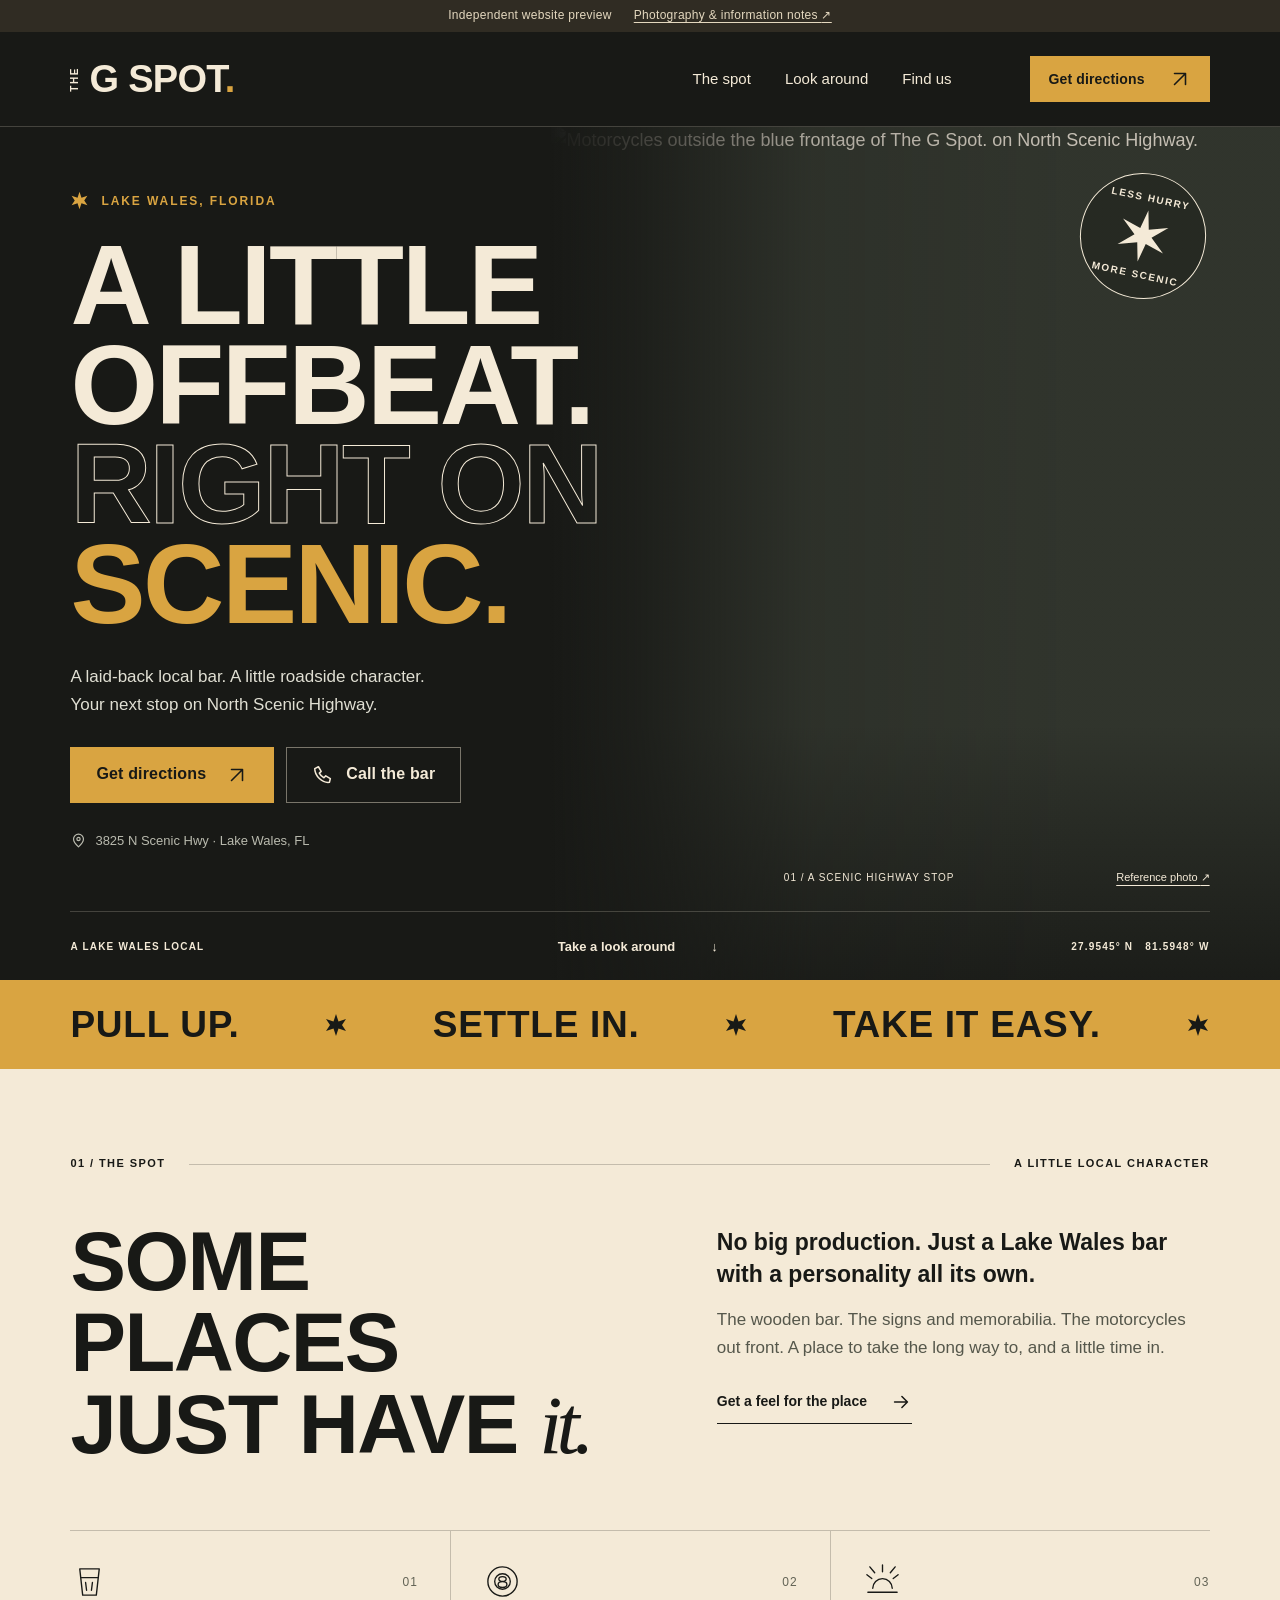
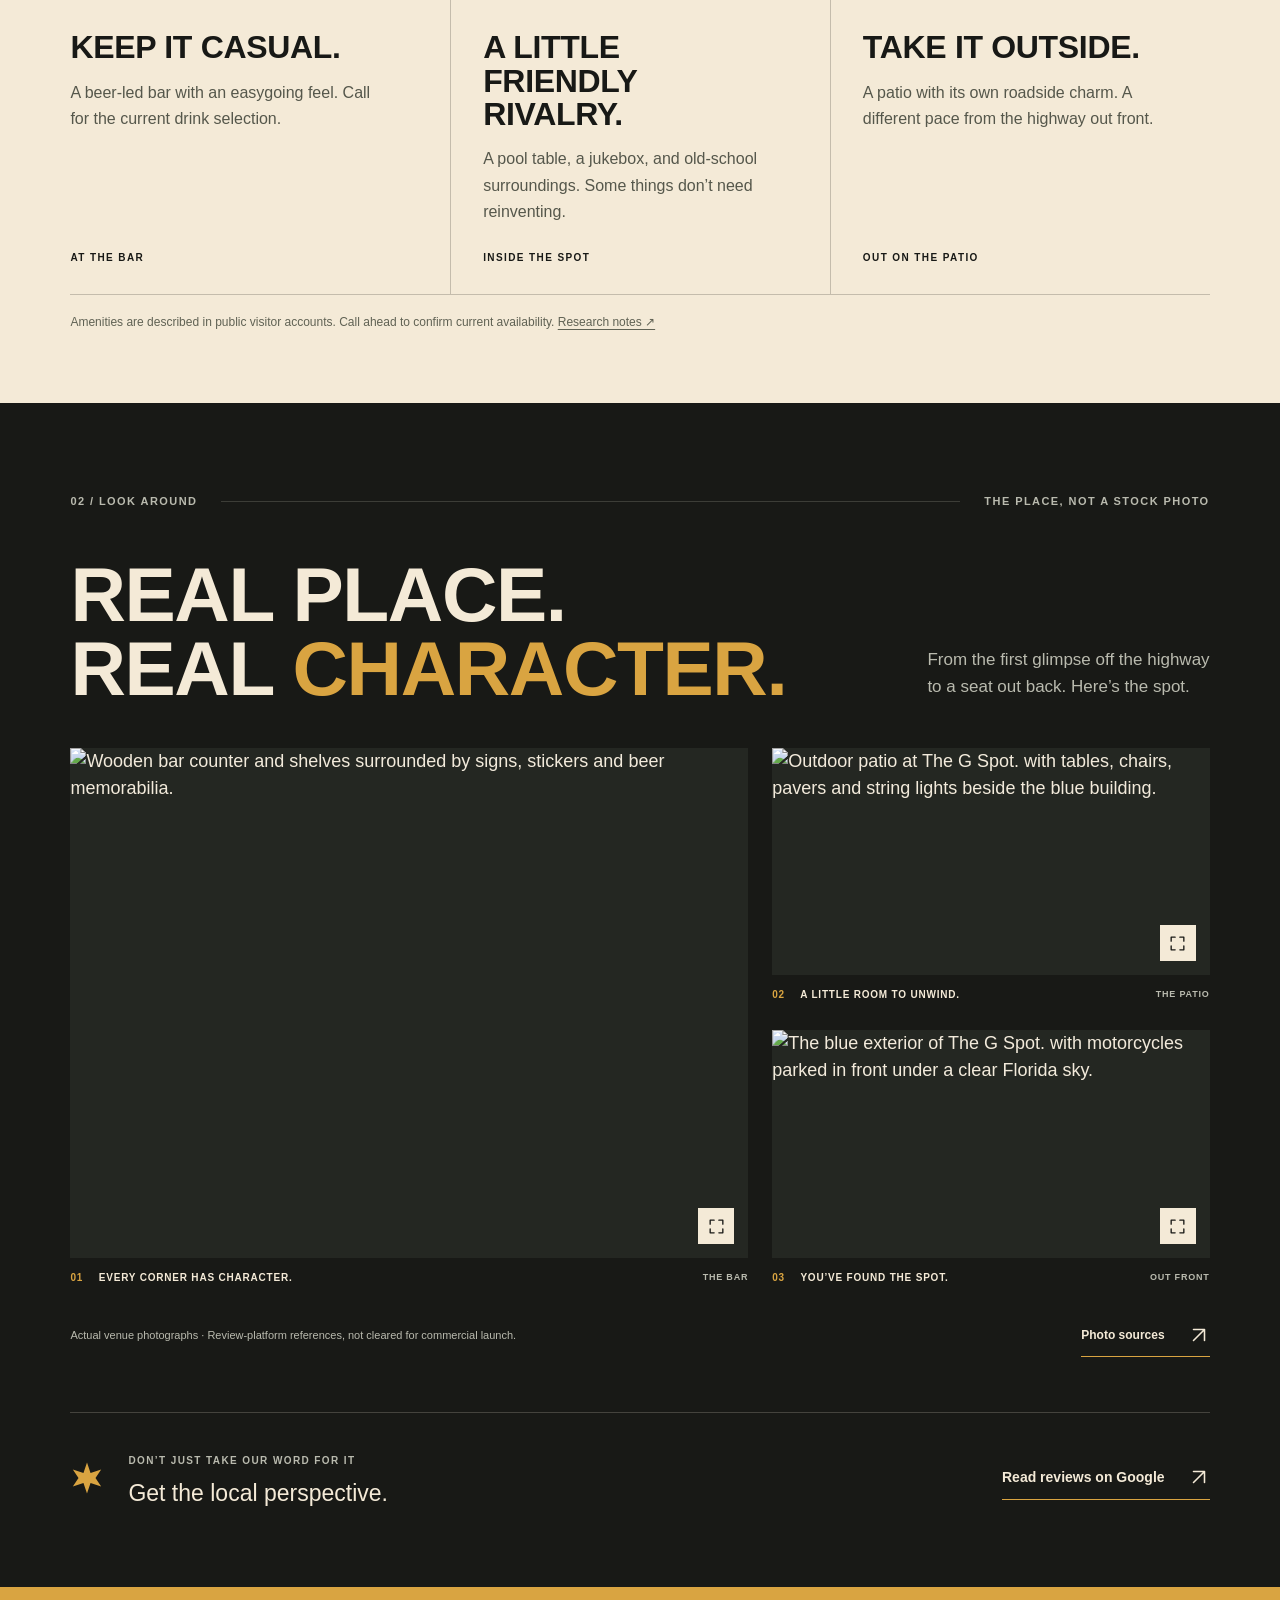
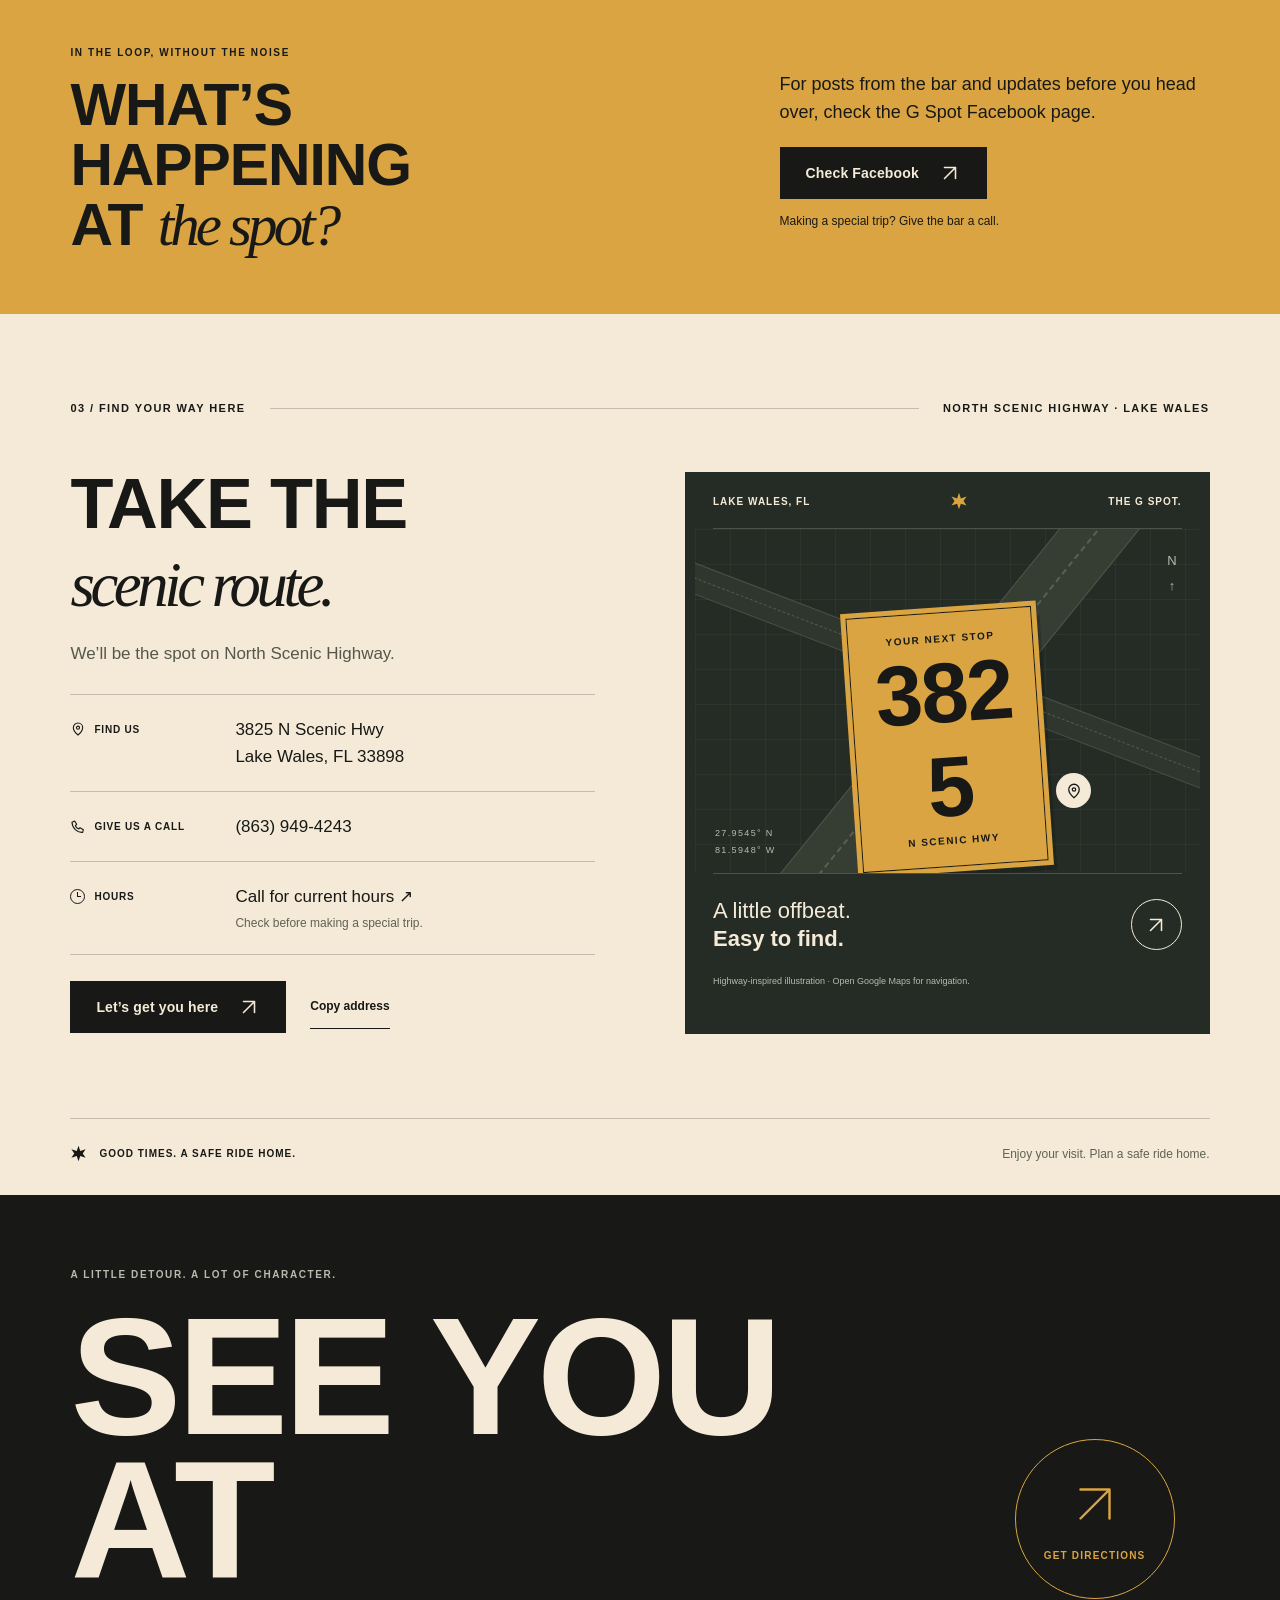
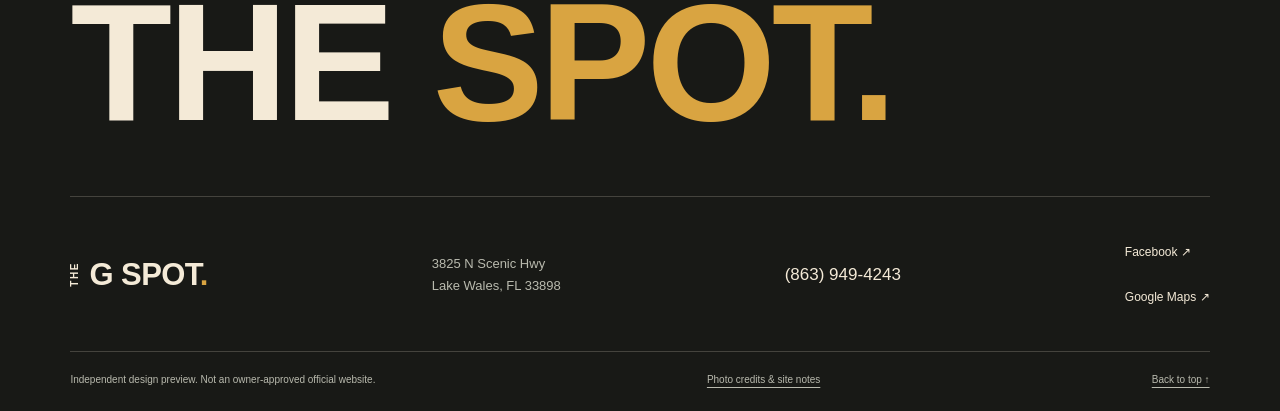
==== commit c2d5a66d: "fix: enlarge mobile touch targets and publish through enabled GitHub Pages workflow" ====
--- a/site/index.html
+++ b/site/index.html
@@ -12,6 +12,7 @@
   <link rel="preload" href="./assets/fonts/barlow-condensed.woff2" as="font" type="font/woff2" crossorigin>
   <link rel="preload" href="./assets/fonts/source-sans.woff2" as="font" type="font/woff2" crossorigin>
   <link rel="stylesheet" href="./assets/styles.css">
+  <style>/* Touch-target and sticky-navigation refinements. */ .footer-social a{min-height:44px;display:inline-flex;align-items:center}html{scroll-padding-bottom:90px}a,button{scroll-margin-block:145px 95px}@media(min-width:600px){html{scroll-padding-bottom:30px}a,button{scroll-margin-bottom:35px}}</style>
   <meta property="og:type" content="website">
   <meta property="og:locale" content="en_US">
   <meta property="og:title" content="The G Spot. — A little offbeat. Right on Scenic.">
@@ -69,7 +70,7 @@
     <section class="intro paper-section" id="the-spot" aria-labelledby="intro-title">
       <div class="container">
         <div class="section-index"><span>01 / THE SPOT</span><span>A LITTLE LOCAL CHARACTER</span></div>
-        <div class="intro-heading"><h2 id="intro-title">SOME PLACES<br>JUST HAVE <span class="serif-word">it.</span></h2><div class="intro-description"><p>No dress-up. No big production. Just a Lake Wales bar with a personality all its own.</p><p>The wooden bar. The signs and memorabilia. The motorcycles out front. A place to take the long way to, and a little time in.</p><a class="text-link text-link-dark" href="#gallery">Get a feel for the place <svg class="icon" aria-hidden="true"><use href="#i-arrow"/></svg></a></div></div>
+        <div class="intro-heading"><h2 id="intro-title">SOME PLACES<br>JUST HAVE <span class="serif-word">it.</span></h2><div class="intro-description"><p>No big production. Just a Lake Wales bar with a personality all its own.</p><p>The wooden bar. The signs and memorabilia. The motorcycles out front. A place to take the long way to, and a little time in.</p><a class="text-link text-link-dark" href="#gallery">Get a feel for the place <svg class="icon" aria-hidden="true"><use href="#i-arrow"/></svg></a></div></div>
         <div class="experience-grid">
           <article class="experience"><div class="experience-top"><svg class="feature-icon" aria-hidden="true"><use href="#i-glass"/></svg><span>01</span></div><h3>KEEP IT CASUAL.</h3><p>A beer-led bar with an easygoing feel. Call for the current drink selection.</p><span class="micro-label">AT THE BAR</span></article>
           <article class="experience"><div class="experience-top"><svg class="feature-icon" aria-hidden="true"><use href="#i-pool"/></svg><span>02</span></div><h3>A LITTLE FRIENDLY RIVALRY.</h3><p>A pool table, a jukebox, and old-school surroundings. Some things don’t need reinventing.</p><span class="micro-label">INSIDE THE SPOT</span></article>
@@ -83,7 +84,7 @@
         <div class="section-index"><span>02 / LOOK AROUND</span><span>THE PLACE, NOT A STOCK PHOTO</span></div>
         <div class="gallery-heading"><h2 id="gallery-title">REAL PLACE.<br>REAL <span class="amber-type">CHARACTER.</span></h2><p>From the first glimpse off the highway<br class="desktop-break"> to a seat out back. Here’s the spot.</p></div>
         <div class="gallery-grid">
-          <figure class="photo-card photo-card-main"><a class="gallery-trigger" href="./assets/images/interior-1600.jpg" data-gallery="0" aria-label="Enlarge photograph of the bar interior"><picture><source type="image/webp" srcset="./assets/images/interior-800.webp 800w, ./assets/images/interior-1200.webp 1200w, ./assets/images/interior-1600.webp 1600w" sizes="(min-width: 900px) 62vw, 100vw"><img src="./assets/images/interior-1200.jpg" alt="Wooden bar counter and shelves surrounded by signs, stickers and beer memorabilia." width="1440" height="702" loading="lazy" decoding="async"></picture><span class="photo-expand"><svg class="icon" aria-hidden="true"><use href="#i-expand"/></svg><span class="sr-only">Enlarge photo</span></span></a><figcaption><span><span class="photo-number">01</span> EVERY CORNER HAS CHARACTER.</span><span class="photo-type">THE BAR</span></figcaption></figure>
+          <figure class="photo-card photo-card-main"><a class="gallery-trigger" href="./assets/images/interior-1600.jpg" data-gallery="0" aria-label="Enlarge photograph of the bar interior"><picture><source type="image/webp" srcset="./assets/images/interior-800.webp 800w, ./assets/images/interior-1200.webp 1200w, ./assets/images/interior-1600.webp 1440w" sizes="(min-width: 900px) 62vw, 100vw"><img src="./assets/images/interior-1200.jpg" alt="Wooden bar counter and shelves surrounded by signs, stickers and beer memorabilia." width="1440" height="702" loading="lazy" decoding="async"></picture><span class="photo-expand"><svg class="icon" aria-hidden="true"><use href="#i-expand"/></svg><span class="sr-only">Enlarge photo</span></span></a><figcaption><span><span class="photo-number">01</span> EVERY CORNER HAS CHARACTER.</span><span class="photo-type">THE BAR</span></figcaption></figure>
           <figure class="photo-card"><a class="gallery-trigger" href="./assets/images/patio-1600.jpg" data-gallery="1" aria-label="Enlarge photograph of the patio"><picture><source type="image/webp" srcset="./assets/images/patio-480.webp 480w, ./assets/images/patio-800.webp 800w, ./assets/images/patio-1200.webp 1200w" sizes="(min-width: 900px) 35vw, (min-width: 600px) 50vw, 100vw"><img src="./assets/images/patio-800.jpg" alt="Outdoor patio at The G Spot. with tables, chairs, pavers and string lights beside the blue building." width="1440" height="1080" loading="lazy" decoding="async"></picture><span class="photo-expand"><svg class="icon" aria-hidden="true"><use href="#i-expand"/></svg></span></a><figcaption><span><span class="photo-number">02</span> A LITTLE ROOM TO UNWIND.</span><span class="photo-type">THE PATIO</span></figcaption></figure>
           <figure class="photo-card"><a class="gallery-trigger" href="./assets/images/frontage-1600.jpg" data-gallery="2" aria-label="Enlarge photograph of the frontage"><picture><source type="image/webp" srcset="./assets/images/frontage-480.webp 480w, ./assets/images/frontage-800.webp 800w, ./assets/images/frontage-1200.webp 1200w" sizes="(min-width: 900px) 35vw, (min-width: 600px) 50vw, 100vw"><img src="./assets/images/frontage-800.jpg" alt="The blue exterior of The G Spot. with motorcycles parked in front under a clear Florida sky." width="1918" height="1080" loading="lazy" decoding="async"></picture><span class="photo-expand"><svg class="icon" aria-hidden="true"><use href="#i-expand"/></svg></span></a><figcaption><span><span class="photo-number">03</span> YOU’VE FOUND THE SPOT.</span><span class="photo-type">OUT FRONT</span></figcaption></figure>
         </div>
